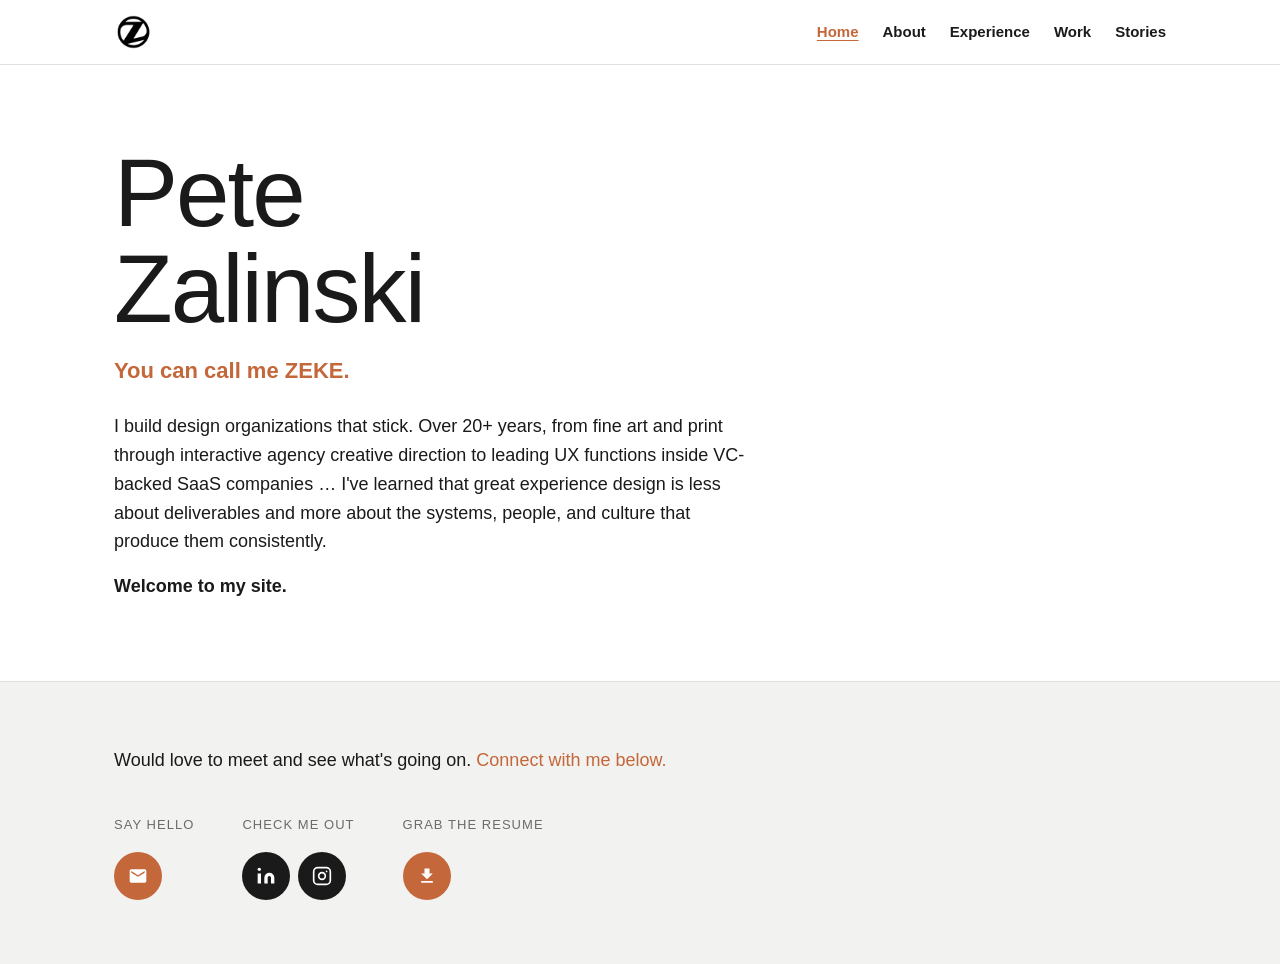
==== index.html @ 3cc55d97 "Design system + Landing page" ====
<!DOCTYPE html>
<html lang="en">
<head>
  <meta charset="UTF-8">
  <meta name="viewport" content="width=device-width, initial-scale=1.0">
  <title>Pete Zalinski — ZEKE</title>
  <link rel="stylesheet" href="css/style.css">
</head>
<body>

  <header class="site-header">
    <nav class="site-nav">
      <a href="index.html" class="nav-logo">
        <img src="images/logo/black-Z.png" alt="Zeke Zalinski" height="40">
      </a>
      <button class="nav-toggle" aria-label="Toggle navigation" aria-expanded="false">
        <span></span><span></span><span></span>
      </button>
      <ul class="nav-links">
        <li><a href="index.html" class="active">Home</a></li>
        <li><a href="about.html">About</a></li>
        <li><a href="experience.html">Experience</a></li>
        <li><a href="work.html">Work</a></li>
        <li><a href="stories.html">Stories</a></li>
      </ul>
    </nav>
  </header>

  <main>
    <section class="hero">
      <div class="container">
        <h1 class="hero-name">Pete<br>Zalinski</h1>
        <p class="hero-subtitle">You can call me ZEKE.</p>
        <div class="hero-body">
          <p>I build design organizations that stick. Over 20+ years, from fine art and print through interactive agency creative direction to leading UX functions inside VC-backed SaaS companies&nbsp;&hellip; I've learned that great experience design is less about deliverables and more about the systems, people, and culture that produce them consistently.</p>
          <p><strong>Welcome to my site.</strong></p>
        </div>
      </div>
    </section>
  </main>

  <footer class="site-footer">
    <div class="container">
      <p class="footer-cta">Would love to meet and see what's going on. <span class="accent">Connect with me below.</span></p>
      <div class="footer-columns">
        <div class="footer-col">
          <span class="footer-label">Say Hello</span>
          <a href="mailto:pzalinski@me.com" class="icon-btn" aria-label="Email">
            <svg width="20" height="20" viewBox="0 0 24 24" fill="white"><path d="M20 4H4c-1.1 0-2 .9-2 2v12c0 1.1.9 2 2 2h16c1.1 0 2-.9 2-2V6c0-1.1-.9-2-2-2zm0 4l-8 5-8-5V6l8 5 8-5v2z"/></svg>
          </a>
        </div>
        <div class="footer-col">
          <span class="footer-label">Check Me Out</span>
          <div class="icon-row">
            <a href="https://linkedin.com/in/pzalinski" class="icon-btn icon-btn--dark" aria-label="LinkedIn" target="_blank" rel="noopener noreferrer">
              <svg width="20" height="20" viewBox="0 0 24 24" fill="white"><path d="M16 8a6 6 0 016 6v7h-4v-7a2 2 0 00-2-2 2 2 0 00-2 2v7h-4v-7a6 6 0 016-6zM2 9h4v12H2z"/><circle cx="4" cy="4" r="2" fill="white"/></svg>
            </a>
            <a href="https://instagram.com/petezal" class="icon-btn icon-btn--dark" aria-label="Instagram" target="_blank" rel="noopener noreferrer">
              <svg width="20" height="20" viewBox="0 0 24 24" fill="none" stroke="white" stroke-width="2"><rect x="2" y="2" width="20" height="20" rx="5"/><circle cx="12" cy="12" r="4"/><circle cx="17.5" cy="6.5" r="1" fill="white" stroke="none"/></svg>
            </a>
          </div>
        </div>
        <div class="footer-col">
          <span class="footer-label">Grab The Resume</span>
          <a href="assets/resume.pdf" class="icon-btn" aria-label="Download Resume" download>
            <svg width="20" height="20" viewBox="0 0 24 24" fill="white"><path d="M19 9h-4V3H9v6H5l7 7 7-7zM5 18v2h14v-2H5z"/></svg>
          </a>
        </div>
      </div>
    </div>
  </footer>

  <script src="js/main.js"></script>
</body>
</html>
---- css/style.css ----
/* ==========================================================================
   Zeke Zalinski Portfolio — Full Design System
   Built from site-spec-v1.md (2026-06-25)
   ========================================================================== */

/* --------------------------------------------------------------------------
   FONT NOTE: Aller font files could not be downloaded automatically
   (Font Squirrel blocked by network proxy). Falling back to system
   sans-serif until fonts are manually installed.
   
   TO INSTALL ALLER:
   1. Download from https://www.fontsquirrel.com/fonts/Aller
   2. Unzip and place these files in the /fonts/ folder:
        fonts/AllerDisplay.woff2  (and .woff)
        fonts/Aller_Bd.woff2      (and .woff)
        fonts/Aller_BdIt.woff2    (and .woff)
        fonts/Aller_Rg.woff2      (and .woff)
        fonts/Aller_It.woff2      (and .woff)
        fonts/Aller_Lt.woff2      (and .woff)
        fonts/Aller_LtIt.woff2    (and .woff)
   3. The @font-face declarations below are ready — just add the files.
   -------------------------------------------------------------------------- */

/* @font-face declarations (ready to activate once font files are in place) */
@font-face {
  font-family: 'AllerDisplay';
  src: url('../fonts/AllerDisplay.woff2') format('woff2'),
       url('../fonts/AllerDisplay.woff') format('woff');
  font-weight: normal;
  font-style: normal;
  font-display: swap;
}

@font-face {
  font-family: 'Aller';
  src: url('../fonts/Aller_Bd.woff2') format('woff2'),
       url('../fonts/Aller_Bd.woff') format('woff');
  font-weight: 700;
  font-style: normal;
  font-display: swap;
}

@font-face {
  font-family: 'Aller';
  src: url('../fonts/Aller_BdIt.woff2') format('woff2'),
       url('../fonts/Aller_BdIt.woff') format('woff');
  font-weight: 700;
  font-style: italic;
  font-display: swap;
}

@font-face {
  font-family: 'Aller';
  src: url('../fonts/Aller_Rg.woff2') format('woff2'),
       url('../fonts/Aller_Rg.woff') format('woff');
  font-weight: 400;
  font-style: normal;
  font-display: swap;
}

@font-face {
  font-family: 'Aller';
  src: url('../fonts/Aller_It.woff2') format('woff2'),
       url('../fonts/Aller_It.woff') format('woff');
  font-weight: 400;
  font-style: italic;
  font-display: swap;
}

@font-face {
  font-family: 'Aller';
  src: url('../fonts/Aller_Lt.woff2') format('woff2'),
       url('../fonts/Aller_Lt.woff') format('woff');
  font-weight: 300;
  font-style: normal;
  font-display: swap;
}

@font-face {
  font-family: 'Aller';
  src: url('../fonts/Aller_LtIt.woff2') format('woff2'),
       url('../fonts/Aller_LtIt.woff') format('woff');
  font-weight: 300;
  font-style: italic;
  font-display: swap;
}

/* ==========================================================================
   CSS CUSTOM PROPERTIES
   ========================================================================== */

:root {
  /* Colors */
  --color-orange:     #C4673A;
  --color-blue:       #6B8FA3;
  --color-text:       #1A1A1A;
  --color-text-light: #6B6B6B;
  --color-bg:         #FFFFFF;
  --color-bg-gray:    #F2F2F0;
  --color-border:     #E0E0DC;

  /* Typography */
  --font-display: 'AllerDisplay', 'Aller', -apple-system, BlinkMacSystemFont, 'Helvetica Neue', Arial, sans-serif;
  --font-base:    'Aller', -apple-system, BlinkMacSystemFont, 'Helvetica Neue', Arial, sans-serif;

  /* Spacing (8px base unit) */
  --space-1:  8px;
  --space-2:  16px;
  --space-3:  24px;
  --space-4:  32px;
  --space-5:  40px;
  --space-6:  48px;
  --space-8:  64px;
  --space-10: 80px;

  /* Layout */
  --container-max:     1100px;
  --container-padding: 24px;

  /* Nav */
  --nav-height: 64px;
}

/* ==========================================================================
   CSS RESET / BASE
   ========================================================================== */

*,
*::before,
*::after {
  box-sizing: border-box;
  margin: 0;
  padding: 0;
}

html {
  font-size: 16px;
  scroll-behavior: smooth;
  -webkit-text-size-adjust: 100%;
}

body {
  font-family: var(--font-base);
  font-weight: 400;
  color: var(--color-text);
  background-color: var(--color-bg);
  line-height: 1.6;
  -webkit-font-smoothing: antialiased;
  -moz-osx-font-smoothing: grayscale;
}

img {
  max-width: 100%;
  height: auto;
  display: block;
}

a {
  color: inherit;
  text-decoration: none;
}

a:hover {
  color: var(--color-orange);
}

ul {
  list-style: none;
}

/* ==========================================================================
   TYPOGRAPHY SCALE (mobile-first)
   ========================================================================== */

.hero-name {
  font-family: var(--font-display);
  font-weight: 400;
  font-size: 64px;
  line-height: 1.0;
  letter-spacing: -0.02em;
  color: var(--color-text);
}

.hero-subtitle {
  font-family: var(--font-base);
  font-weight: 700;
  font-size: 20px;
  color: var(--color-orange);
  margin-top: var(--space-2);
  margin-bottom: var(--space-3);
}

.hero-body {
  font-family: var(--font-base);
  font-weight: 400;
  font-size: 16px;
  line-height: 1.7;
  max-width: 640px;
}

.hero-body p + p {
  margin-top: var(--space-2);
}

h1, .h1 {
  font-family: var(--font-base);
  font-weight: 700;
  font-size: 40px;
  line-height: 1.15;
  letter-spacing: -0.01em;
  color: var(--color-text);
}

h2, .h2 {
  font-family: var(--font-base);
  font-weight: 700;
  font-size: 24px;
  line-height: 1.25;
  color: var(--color-text);
}

h3, .h3 {
  font-family: var(--font-base);
  font-weight: 700;
  font-size: 18px;
  line-height: 1.35;
  color: var(--color-text);
}

p {
  font-size: 16px;
  line-height: 1.6;
}

.caption,
.label {
  font-family: var(--font-base);
  font-weight: 300;
  font-size: 13px;
  letter-spacing: 0.05em;
  color: var(--color-text-light);
}

.accent {
  color: var(--color-orange);
}

/* Desktop type scale */
@media (min-width: 1024px) {
  .hero-name {
    font-size: 96px;
  }

  .hero-subtitle {
    font-size: 22px;
  }

  .hero-body {
    font-size: 18px;
  }

  h1, .h1 {
    font-size: 56px;
  }

  h2, .h2 {
    font-size: 32px;
  }

  p {
    font-size: 18px;
  }
}

/* ==========================================================================
   LAYOUT UTILITIES
   ========================================================================== */

.container {
  width: 100%;
  max-width: var(--container-max);
  margin-left: auto;
  margin-right: auto;
  padding-left: var(--container-padding);
  padding-right: var(--container-padding);
}

.section {
  padding-top: var(--space-6);
  padding-bottom: var(--space-6);
}

@media (min-width: 1024px) {
  .section {
    padding-top: var(--space-10);
    padding-bottom: var(--space-10);
  }
}

/* ==========================================================================
   NAV / HEADER
   ========================================================================== */

.site-header {
  position: sticky;
  top: 0;
  z-index: 100;
  background-color: var(--color-bg);
  border-bottom: 1px solid var(--color-border);
}

.site-nav {
  display: flex;
  align-items: center;
  justify-content: space-between;
  height: var(--nav-height);
  max-width: var(--container-max);
  margin: 0 auto;
  padding: 0 var(--container-padding);
}

/* Logo */
.nav-logo {
  display: flex;
  align-items: center;
  flex-shrink: 0;
}

.nav-logo img {
  height: 40px;
  width: auto;
}

/* Hamburger toggle — visible on mobile only */
.nav-toggle {
  display: flex;
  flex-direction: column;
  justify-content: space-between;
  width: 28px;
  height: 20px;
  background: none;
  border: none;
  cursor: pointer;
  padding: 0;
  min-height: 44px;
  min-width: 44px;
  align-items: center;
  justify-content: center;
  gap: 5px;
}

.nav-toggle span {
  display: block;
  width: 28px;
  height: 2px;
  background-color: var(--color-text);
  border-radius: 2px;
  transition: transform 0.2s ease, opacity 0.2s ease;
  transform-origin: center;
}

/* Hamburger → X when open */
.site-nav.nav-open .nav-toggle span:nth-child(1) {
  transform: translateY(7px) rotate(45deg);
}

.site-nav.nav-open .nav-toggle span:nth-child(2) {
  opacity: 0;
  transform: scaleX(0);
}

.site-nav.nav-open .nav-toggle span:nth-child(3) {
  transform: translateY(-7px) rotate(-45deg);
}

/* Nav links — hidden on mobile by default */
.nav-links {
  display: none;
  flex-direction: column;
  position: absolute;
  top: var(--nav-height);
  left: 0;
  right: 0;
  background-color: var(--color-bg);
  border-bottom: 1px solid var(--color-border);
  padding: var(--space-2) 0;
  z-index: 99;
}

.site-nav.nav-open .nav-links {
  display: flex;
}

.nav-links li a {
  display: flex;
  align-items: center;
  padding: var(--space-2) var(--container-padding);
  font-family: var(--font-base);
  font-weight: 700;
  font-size: 15px;
  color: var(--color-text);
  min-height: 44px;
}

.nav-links li a:hover {
  color: var(--color-orange);
}

.nav-links li a.active {
  color: var(--color-orange);
  text-decoration: underline;
  text-underline-offset: 3px;
}

/* Tablet+ — horizontal nav, hide hamburger */
@media (min-width: 768px) {
  .nav-toggle {
    display: none;
  }

  .nav-links {
    display: flex;
    flex-direction: row;
    position: static;
    border-bottom: none;
    padding: 0;
    gap: var(--space-3);
    align-items: center;
  }

  .nav-links li a {
    padding: 0;
    min-height: auto;
    font-size: 15px;
  }
}

/* ==========================================================================
   HERO SECTION
   ========================================================================== */

.hero {
  padding-top: var(--space-8);
  padding-bottom: var(--space-8);
}

@media (min-width: 1024px) {
  .hero {
    padding-top: var(--space-10);
    padding-bottom: var(--space-10);
  }
}

/* ==========================================================================
   FOOTER / CONTACT BAND
   ========================================================================== */

.site-footer {
  background-color: var(--color-bg-gray);
  border-top: 1px solid var(--color-border);
  padding-top: var(--space-6);
  padding-bottom: var(--space-6);
}

@media (min-width: 1024px) {
  .site-footer {
    padding-top: var(--space-8);
    padding-bottom: var(--space-8);
  }
}

.footer-cta {
  font-family: var(--font-base);
  font-weight: 400;
  font-size: 16px;
  color: var(--color-text);
  margin-bottom: var(--space-4);
}

@media (min-width: 1024px) {
  .footer-cta {
    font-size: 18px;
    margin-bottom: var(--space-5);
  }
}

.footer-columns {
  display: flex;
  flex-direction: column;
  gap: var(--space-4);
}

@media (min-width: 768px) {
  .footer-columns {
    flex-direction: row;
    gap: var(--space-6);
  }
}

.footer-col {
  display: flex;
  flex-direction: column;
  gap: var(--space-2);
}

.footer-label {
  font-family: var(--font-base);
  font-weight: 300;
  font-size: 13px;
  letter-spacing: 0.08em;
  text-transform: uppercase;
  color: var(--color-text-light);
}

/* ==========================================================================
   ICON BUTTONS (circular orange)
   ========================================================================== */

.icon-btn {
  display: inline-flex;
  align-items: center;
  justify-content: center;
  width: 48px;
  height: 48px;
  border-radius: 50%;
  background-color: var(--color-orange);
  color: white;
  text-decoration: none;
  transition: opacity 0.2s ease, transform 0.15s ease;
  flex-shrink: 0;
}

.icon-btn:hover {
  opacity: 0.85;
  transform: scale(1.05);
  color: white;
}

.icon-btn--dark {
  background-color: var(--color-text);
}

.icon-row {
  display: flex;
  gap: var(--space-1);
}

/* ==========================================================================
   MAIN CONTENT AREA
   ========================================================================== */

main {
  min-height: 50vh;
}

/* ==========================================================================
   PLACEHOLDER / DEV NOTES
   ========================================================================== */

.placeholder-note {
  background-color: #f5f5f5;
  border: 1px dashed #b0b0b0;
  border-radius: 4px;
  padding: var(--space-2) var(--space-2);
  color: #555;
  font-size: 14px;
  margin-top: var(--space-2);
}

/* ==========================================================================
   WORK / CARD GRID (used on work.html and stories.html)
   ========================================================================== */

.card-grid {
  display: grid;
  grid-template-columns: 1fr;
  gap: var(--space-4);
  margin-top: var(--space-4);
}

@media (min-width: 768px) {
  .card-grid {
    grid-template-columns: repeat(2, 1fr);
    gap: var(--space-6);
  }
}

@media (min-width: 1024px) {
  .card-grid {
    grid-template-columns: repeat(3, 1fr);
  }
}

.card {
  border: 1px solid var(--color-border);
  border-radius: 8px;
  padding: var(--space-3);
  background-color: var(--color-bg);
}

.card h2 {
  margin-bottom: var(--space-1);
}

.card p {
  color: var(--color-text-light);
  font-size: 15px;
}

.card a {
  color: var(--color-orange);
  font-weight: 700;
}

.card a:hover {
  text-decoration: underline;
  color: var(--color-orange);
}

/* ==========================================================================
   EXPERIENCE TIMELINE
   ========================================================================== */

.timeline-entry {
  display: flex;
  flex-direction: column;
  gap: var(--space-2);
  padding: var(--space-4) 0;
  border-bottom: 1px solid var(--color-border);
}

.timeline-entry:first-child {
  padding-top: 0;
}

.timeline-entry:last-child {
  border-bottom: none;
}

.timeline-dates {
  font-family: var(--font-base);
  font-weight: 300;
  font-size: 14px;
  color: var(--color-orange);
  letter-spacing: 0.02em;
}

@media (min-width: 768px) {
  .timeline-entry {
    flex-direction: row;
    gap: var(--space-4);
    align-items: flex-start;
  }

  .timeline-logo {
    flex-shrink: 0;
    width: 120px;
    text-align: right;
  }

  .timeline-content {
    flex: 1;
  }
}

@media (min-width: 1024px) {
  .timeline-logo {
    width: 180px;
  }
}

/* ==========================================================================
   IMAGE GRID (work pages)
   ========================================================================== */

.image-grid {
  display: grid;
  grid-template-columns: 1fr;
  gap: var(--space-2);
  margin-top: var(--space-3);
}

@media (min-width: 768px) {
  .image-grid {
    grid-template-columns: repeat(2, 1fr);
  }
}

@media (min-width: 1024px) {
  .image-grid {
    grid-template-columns: repeat(3, 1fr);
    gap: var(--space-3);
  }
}

.image-cell {
  background-color: var(--color-bg-gray);
  border-radius: 8px;
  overflow: hidden;
}

.image-cell img {
  width: 100%;
  height: auto;
  display: block;
  transition: opacity 0.2s ease;
}

.image-cell:hover img {
  opacity: 0.9;
}

/* ==========================================================================
   STORIES / ARTICLE CARDS
   ========================================================================== */

.story-card {
  border: 1px solid var(--color-border);
  border-radius: 8px;
  overflow: hidden;
  background-color: var(--color-bg);
}

.story-card-img {
  aspect-ratio: 16 / 9;
  background-color: var(--color-bg-gray);
  overflow: hidden;
}

.story-card-img img {
  width: 100%;
  height: 100%;
  object-fit: cover;
}

.story-card-body {
  padding: var(--space-3);
}

.story-card-body h2 {
  font-size: 20px;
  margin-bottom: var(--space-1);
}

.story-card-body p {
  font-size: 15px;
  color: var(--color-text-light);
  margin-bottom: var(--space-2);
}

.story-card-body a.read-more {
  color: var(--color-orange);
  font-weight: 700;
  font-size: 15px;
}

.story-card-body a.read-more:hover {
  text-decoration: underline;
}

.story-card--coming-soon .story-card-img {
  display: flex;
  align-items: center;
  justify-content: center;
  color: var(--color-text-light);
  font-size: 14px;
  letter-spacing: 0.05em;
  text-transform: uppercase;
}

/* ==========================================================================
   PAGE-LEVEL PADDING (replaces old "main" padding)
   ========================================================================== */

.page-content {
  padding-top: var(--space-6);
  padding-bottom: var(--space-6);
}

@media (min-width: 1024px) {
  .page-content {
    padding-top: var(--space-8);
    padding-bottom: var(--space-8);
  }
}
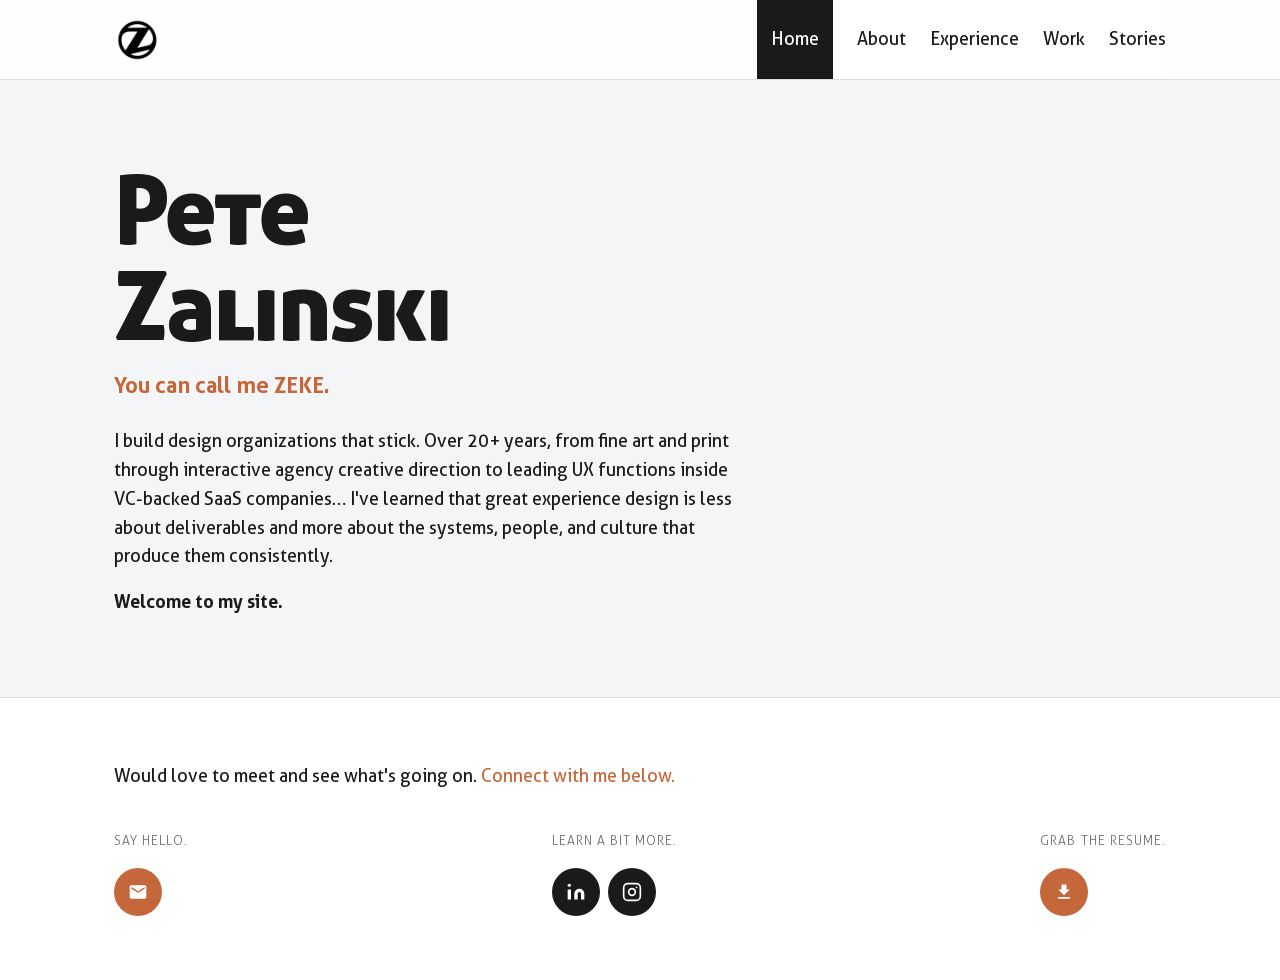
==== commit 27f248c8: "Footer: label text, orange icons, space-between layout" ====
--- a/index.html
+++ b/index.html
@@ -44,13 +44,13 @@
       <p class="footer-cta">Would love to meet and see what's going on. <span class="accent">Connect with me below.</span></p>
       <div class="footer-columns">
         <div class="footer-col">
-          <span class="footer-label">Say Hello</span>
-          <a href="mailto:pzalinski@me.com" class="icon-btn" aria-label="Email">
+          <span class="footer-label">Say hello.</span>
+          <a href="mailto:pzalinski@me.com" class="icon-btn icon-btn--orange" aria-label="Email">
             <svg width="20" height="20" viewBox="0 0 24 24" fill="white"><path d="M20 4H4c-1.1 0-2 .9-2 2v12c0 1.1.9 2 2 2h16c1.1 0 2-.9 2-2V6c0-1.1-.9-2-2-2zm0 4l-8 5-8-5V6l8 5 8-5v2z"/></svg>
           </a>
         </div>
         <div class="footer-col">
-          <span class="footer-label">Check Me Out</span>
+          <span class="footer-label">Learn a bit more.</span>
           <div class="icon-row">
             <a href="https://linkedin.com/in/pzalinski" class="icon-btn icon-btn--dark" aria-label="LinkedIn" target="_blank" rel="noopener noreferrer">
               <svg width="20" height="20" viewBox="0 0 24 24" fill="white"><path d="M16 8a6 6 0 016 6v7h-4v-7a2 2 0 00-2-2 2 2 0 00-2 2v7h-4v-7a6 6 0 016-6zM2 9h4v12H2z"/><circle cx="4" cy="4" r="2" fill="white"/></svg>
@@ -61,8 +61,8 @@
           </div>
         </div>
         <div class="footer-col">
-          <span class="footer-label">Grab The Resume</span>
-          <a href="assets/resume.pdf" class="icon-btn" aria-label="Download Resume" download>
+          <span class="footer-label">Grab the resume.</span>
+          <a href="assets/resume.pdf" class="icon-btn icon-btn--orange" aria-label="Download Resume" download>
             <svg width="20" height="20" viewBox="0 0 24 24" fill="white"><path d="M19 9h-4V3H9v6H5l7 7 7-7zM5 18v2h14v-2H5z"/></svg>
           </a>
         </div>
--- a/css/style.css
+++ b/css/style.css
@@ -21,11 +21,10 @@
    3. The @font-face declarations below are ready — just add the files.
    -------------------------------------------------------------------------- */
 
-/* @font-face declarations (ready to activate once font files are in place) */
+/* @font-face declarations — using TTF files (installed 2026-06-25) */
 @font-face {
   font-family: 'AllerDisplay';
-  src: url('../fonts/AllerDisplay.woff2') format('woff2'),
-       url('../fonts/AllerDisplay.woff') format('woff');
+  src: url('../fonts/AllerDisplay.ttf') format('truetype');
   font-weight: normal;
   font-style: normal;
   font-display: swap;
@@ -33,8 +32,7 @@
 
 @font-face {
   font-family: 'Aller';
-  src: url('../fonts/Aller_Bd.woff2') format('woff2'),
-       url('../fonts/Aller_Bd.woff') format('woff');
+  src: url('../fonts/Aller_Bd.ttf') format('truetype');
   font-weight: 700;
   font-style: normal;
   font-display: swap;
@@ -42,8 +40,7 @@
 
 @font-face {
   font-family: 'Aller';
-  src: url('../fonts/Aller_BdIt.woff2') format('woff2'),
-       url('../fonts/Aller_BdIt.woff') format('woff');
+  src: url('../fonts/Aller_BdIt.ttf') format('truetype');
   font-weight: 700;
   font-style: italic;
   font-display: swap;
@@ -51,8 +48,7 @@
 
 @font-face {
   font-family: 'Aller';
-  src: url('../fonts/Aller_Rg.woff2') format('woff2'),
-       url('../fonts/Aller_Rg.woff') format('woff');
+  src: url('../fonts/Aller_Rg.ttf') format('truetype');
   font-weight: 400;
   font-style: normal;
   font-display: swap;
@@ -60,8 +56,7 @@
 
 @font-face {
   font-family: 'Aller';
-  src: url('../fonts/Aller_It.woff2') format('woff2'),
-       url('../fonts/Aller_It.woff') format('woff');
+  src: url('../fonts/Aller_It.ttf') format('truetype');
   font-weight: 400;
   font-style: italic;
   font-display: swap;
@@ -69,8 +64,7 @@
 
 @font-face {
   font-family: 'Aller';
-  src: url('../fonts/Aller_Lt.woff2') format('woff2'),
-       url('../fonts/Aller_Lt.woff') format('woff');
+  src: url('../fonts/Aller_Lt.ttf') format('truetype');
   font-weight: 300;
   font-style: normal;
   font-display: swap;
@@ -78,8 +72,7 @@
 
 @font-face {
   font-family: 'Aller';
-  src: url('../fonts/Aller_LtIt.woff2') format('woff2'),
-       url('../fonts/Aller_LtIt.woff') format('woff');
+  src: url('../fonts/Aller_LtIt.ttf') format('truetype');
   font-weight: 300;
   font-style: italic;
   font-display: swap;
@@ -118,7 +111,7 @@
   --container-padding: 24px;
 
   /* Nav */
-  --nav-height: 64px;
+  --nav-height: 79px;
 }
 
 /* ==========================================================================
@@ -143,7 +136,10 @@
   font-family: var(--font-base);
   font-weight: 400;
   color: var(--color-text);
-  background-color: var(--color-bg);
+  background-color: #F4F5F6;
+  display: flex;
+  flex-direction: column;
+  min-height: 100vh;
   line-height: 1.6;
   -webkit-font-smoothing: antialiased;
   -moz-osx-font-smoothing: grayscale;
@@ -204,11 +200,23 @@
 
 h1, .h1 {
   font-family: var(--font-base);
-  font-weight: 700;
-  font-size: 40px;
-  line-height: 1.15;
-  letter-spacing: -0.01em;
-  color: var(--color-text);
+  font-weight: 300;
+  font-size: 56px;
+  line-height: 1.05;
+  letter-spacing: -0.02em;
+  color: var(--color-text);
+}
+
+@media (min-width: 768px) {
+  h1, .h1 {
+    font-size: 80px;
+  }
+}
+
+@media (min-width: 1024px) {
+  h1, .h1 {
+    font-size: 120px;
+  }
 }
 
 h2, .h2 {
@@ -305,7 +313,9 @@
   position: sticky;
   top: 0;
   z-index: 100;
-  background-color: var(--color-bg);
+  background-color: rgba(255, 255, 255, 0.88);
+  backdrop-filter: blur(10px);
+  -webkit-backdrop-filter: blur(10px);
   border-bottom: 1px solid var(--color-border);
 }
 
@@ -327,7 +337,7 @@
 }
 
 .nav-logo img {
-  height: 40px;
+  height: 48px;
   width: auto;
 }
 
@@ -396,8 +406,8 @@
   align-items: center;
   padding: var(--space-2) var(--container-padding);
   font-family: var(--font-base);
-  font-weight: 700;
-  font-size: 15px;
+  font-weight: 400;
+  font-size: 18px;
   color: var(--color-text);
   min-height: 44px;
 }
@@ -407,9 +417,10 @@
 }
 
 .nav-links li a.active {
-  color: var(--color-orange);
-  text-decoration: underline;
-  text-underline-offset: 3px;
+  background-color: var(--color-text);
+  color: #FFFFFF;
+  padding: 6px 14px;
+  border-radius: 4px;
 }
 
 /* Tablet+ — horizontal nav, hide hamburger */
@@ -425,13 +436,28 @@
     border-bottom: none;
     padding: 0;
     gap: var(--space-3);
+    align-items: stretch;
+    align-self: stretch; /* stretch to full nav height so active item can fill edge-to-edge */
+  }
+
+  .nav-links li {
+    display: flex;
     align-items: center;
   }
 
   .nav-links li a {
     padding: 0;
     min-height: auto;
-    font-size: 15px;
+    font-size: 18px;
+  }
+
+  .nav-links li a.active {
+    align-self: stretch;
+    margin: 0;
+    padding: 0 14px;
+    border-radius: 0; /* sharp rectangle, full nav height */
+    display: flex;
+    align-items: center;
   }
 }
 
@@ -456,7 +482,7 @@
    ========================================================================== */
 
 .site-footer {
-  background-color: var(--color-bg-gray);
+  background-color: #FFFFFF;
   border-top: 1px solid var(--color-border);
   padding-top: var(--space-6);
   padding-bottom: var(--space-6);
@@ -494,6 +520,7 @@
   .footer-columns {
     flex-direction: row;
     gap: var(--space-6);
+    justify-content: space-between;
   }
 }
 
@@ -523,7 +550,7 @@
   width: 48px;
   height: 48px;
   border-radius: 50%;
-  background-color: var(--color-orange);
+  background-color: var(--color-text);
   color: white;
   text-decoration: none;
   transition: opacity 0.2s ease, transform 0.15s ease;
@@ -540,6 +567,10 @@
   background-color: var(--color-text);
 }
 
+.icon-btn--orange {
+  background-color: var(--color-orange);
+}
+
 .icon-row {
   display: flex;
   gap: var(--space-1);
@@ -550,7 +581,7 @@
    ========================================================================== */
 
 main {
-  min-height: 50vh;
+  flex: 1;
 }
 
 /* ==========================================================================
@@ -625,47 +656,48 @@
   display: flex;
   flex-direction: column;
   gap: var(--space-2);
-  padding: var(--space-4) 0;
-  border-bottom: 1px solid var(--color-border);
+  padding: calc(var(--space-5) + 30px) 0;
+}
+
+.timeline-content p,
+.timeline-bullets {
+  max-width: 600px;
 }
 
 .timeline-entry:first-child {
-  padding-top: 0;
-}
-
-.timeline-entry:last-child {
-  border-bottom: none;
+  padding-top: var(--space-4);
 }
 
 .timeline-dates {
   font-family: var(--font-base);
-  font-weight: 300;
+  font-weight: 400;
   font-size: 14px;
-  color: var(--color-orange);
+  color: var(--color-text);
   letter-spacing: 0.02em;
 }
 
 @media (min-width: 768px) {
   .timeline-entry {
     flex-direction: row;
-    gap: var(--space-4);
+    gap: var(--space-8);
     align-items: flex-start;
   }
 
   .timeline-logo {
     flex-shrink: 0;
-    width: 120px;
+    width: 170px;
     text-align: right;
   }
 
   .timeline-content {
     flex: 1;
+    max-width: 650px;
   }
 }
 
 @media (min-width: 1024px) {
   .timeline-logo {
-    width: 180px;
+    width: 230px;
   }
 }
 
@@ -783,3 +815,357 @@
     padding-bottom: var(--space-8);
   }
 }
+
+/* ==========================================================================
+   Experience page
+   ========================================================================== */
+
+/* Page header — shared section at the top of inner pages */
+.page-header {
+  padding-top: var(--space-7);
+  padding-bottom: var(--space-5);
+  text-align: left;
+}
+
+@media (min-width: 1024px) {
+  .page-header {
+    padding-top: var(--space-8);
+    padding-bottom: var(--space-5);
+  }
+}
+
+/* Title + dates row inside each timeline entry */
+.timeline-meta {
+  display: flex;
+  flex-direction: column;
+  gap: var(--space-1);
+  margin-bottom: var(--space-2);
+}
+
+@media (min-width: 768px) {
+  .timeline-meta {
+    flex-direction: row;
+    align-items: baseline;
+    justify-content: flex-start;
+    flex-wrap: wrap;
+    gap: 0;
+  }
+}
+
+.timeline-title {
+  font-family: var(--font-base);
+  font-weight: 700;
+  font-size: 20px;
+  color: var(--color-orange);
+  line-height: 1.3;
+}
+
+.timeline-title::after {
+  content: "\00a0\00a0\005C\00a0\00a0";
+  font-weight: 300;
+  color: var(--color-text-light);
+}
+
+.timeline-dates {
+  font-family: var(--font-base);
+  font-weight: 400;
+  font-size: 14px;
+  color: var(--color-text);
+  letter-spacing: 0.02em;
+}
+
+/* Logo images — constrain and contain within their column */
+.timeline-logo img {
+  max-width: 100%;
+  height: auto;
+  object-fit: contain;
+}
+
+/* Z mark is square/icon-style — cap it smaller than the other logos */
+.timeline-logo img[src*="z-mark"] {
+  max-width: 80px;
+}
+
+/* Mobile: logo sits above content at 120px wide, left-aligned */
+.timeline-logo {
+  max-width: 120px;
+}
+
+/* Tablet+: logo column is already 120px wide (set in base),
+   grows to 180px on 1024px+ (set in base). Vertically center the logo. */
+@media (min-width: 768px) {
+  .timeline-entry {
+    align-items: center;
+  }
+
+  .timeline-logo {
+    max-width: 100%; /* fill the fixed-width column set by the base rule */
+    display: flex;
+    align-items: center;
+    justify-content: flex-end; /* right-align logo toward content */
+  }
+}
+
+/* Bulleted list inside timeline entries */
+.timeline-bullets {
+  list-style: disc;
+  padding-left: var(--space-3);
+  margin-top: var(--space-2);
+  display: flex;
+  flex-direction: column;
+  gap: var(--space-1);
+}
+
+.timeline-bullets li {
+  font-size: 16px;
+  line-height: 1.6;
+  color: var(--color-text);
+}
+
+@media (min-width: 1024px) {
+  .timeline-bullets li {
+    font-size: 18px;
+  }
+}
+
+/* ==========================================================================
+   ABOUT PAGE
+   ========================================================================== */
+
+/* ── Hero band: headline left, photo right ─────────────────────── */
+
+.about-hero-band {
+  padding-top: var(--space-7);
+  padding-bottom: var(--space-6);
+}
+
+.about-hero-inner {
+  display: flex;
+  flex-direction: column;
+  gap: var(--space-6);
+}
+
+@media (min-width: 768px) {
+  .about-hero-inner {
+    flex-direction: row;
+    align-items: flex-start;
+    gap: var(--space-8);
+  }
+}
+
+/* Left: headline + subhead */
+.about-hero-text {
+  flex: 0 0 auto;
+}
+
+@media (min-width: 768px) {
+  .about-hero-text {
+    flex: 0 0 280px;
+    padding-top: var(--space-3);
+  }
+}
+
+@media (min-width: 1024px) {
+  .about-hero-text {
+    flex: 0 0 320px;
+  }
+}
+
+.about-headline {
+  font-family: var(--font-base);
+  font-weight: 300;
+  font-size: 38px;
+  line-height: 1.15;
+  color: var(--color-text);
+  margin-bottom: var(--space-3);
+}
+
+.about-subhead {
+  font-family: var(--font-base);
+  font-weight: 300;
+  font-size: 16px;
+  color: var(--color-text-light);
+  line-height: 1.5;
+}
+
+/* Right: rotating photo in a card */
+.about-hero-photo {
+  flex: 1;
+  display: flex;
+  flex-direction: column;
+  align-items: center;
+  gap: var(--space-3);
+}
+
+.about-photo-card {
+  width: 100%;
+  border-radius: 12px;
+  overflow: hidden;
+  border: 1px solid var(--color-border);
+  background-color: var(--color-bg-gray);
+}
+
+.about-hero-images {
+  position: relative;
+  width: 100%;
+  height: 300px;
+}
+
+@media (min-width: 480px) {
+  .about-hero-images {
+    height: 380px;
+  }
+}
+
+@media (min-width: 768px) {
+  .about-hero-images {
+    height: 420px;
+  }
+}
+
+.about-hero-img {
+  position: absolute;
+  inset: 0;
+  width: 100%;
+  height: 100%;
+  object-fit: cover;
+  object-position: center top;
+  opacity: 0;
+  transition: opacity 0.8s ease;
+}
+
+.about-hero-img.active {
+  opacity: 1;
+}
+
+/* Dots below card */
+.about-hero-dots {
+  display: flex;
+  gap: var(--space-1);
+}
+
+.about-dot {
+  width: 8px;
+  height: 8px;
+  border-radius: 50%;
+  background-color: var(--color-border);
+  transition: background-color 0.3s ease;
+}
+
+.about-dot.active {
+  background-color: var(--color-text);
+}
+
+/* ── Content sections: title left, copy right ──────────────────── */
+
+.about-sections {
+  padding-bottom: var(--space-8);
+}
+
+.about-section {
+  display: flex;
+  flex-direction: column;
+  gap: var(--space-3);
+  padding: calc(var(--space-5) + 20px) 0;
+  border-top: 1px solid var(--color-border);
+}
+
+.about-section--last {
+  padding-bottom: 0;
+}
+
+@media (min-width: 768px) {
+  .about-section {
+    flex-direction: row;
+    gap: var(--space-8);
+    align-items: flex-start;
+  }
+}
+
+.about-section-title {
+  font-family: var(--font-base);
+  font-weight: 700;
+  font-size: 20px;
+  color: var(--color-orange);
+  flex-shrink: 0;
+}
+
+@media (min-width: 768px) {
+  .about-section-title {
+    width: 230px;
+    text-align: right;
+  }
+}
+
+@media (min-width: 1024px) {
+  .about-section-title {
+    width: 270px;
+  }
+}
+
+.about-section-body {
+  flex: 1;
+  max-width: 650px;
+  display: flex;
+  flex-direction: column;
+  gap: var(--space-3);
+}
+
+.about-section-body p {
+  font-size: 16px;
+  line-height: 1.75;
+  color: var(--color-text);
+}
+
+@media (min-width: 768px) {
+  .about-section-body p {
+    font-size: 17px;
+  }
+}
+
+/* Closing tagline inside last section */
+.about-closing-tagline {
+  font-family: var(--font-display);
+  font-size: 22px;
+  line-height: 1.4;
+  color: var(--color-text);
+  padding-top: var(--space-2);
+}
+
+/* Location + Instagram row */
+.about-meta {
+  display: flex;
+  flex-direction: column;
+  gap: var(--space-2);
+  padding-top: var(--space-4);
+  border-top: 1px solid var(--color-border);
+}
+
+@media (min-width: 480px) {
+  .about-meta {
+    flex-direction: row;
+    align-items: center;
+    gap: var(--space-4);
+  }
+}
+
+.about-location {
+  font-family: var(--font-base);
+  font-weight: 300;
+  font-size: 13px;
+  letter-spacing: 0.06em;
+  color: var(--color-text-light);
+  text-transform: uppercase;
+}
+
+.about-instagram {
+  font-family: var(--font-base);
+  font-weight: 400;
+  font-size: 14px;
+  color: var(--color-orange);
+  text-decoration: none;
+}
+
+.about-instagram:hover {
+  text-decoration: underline;
+}
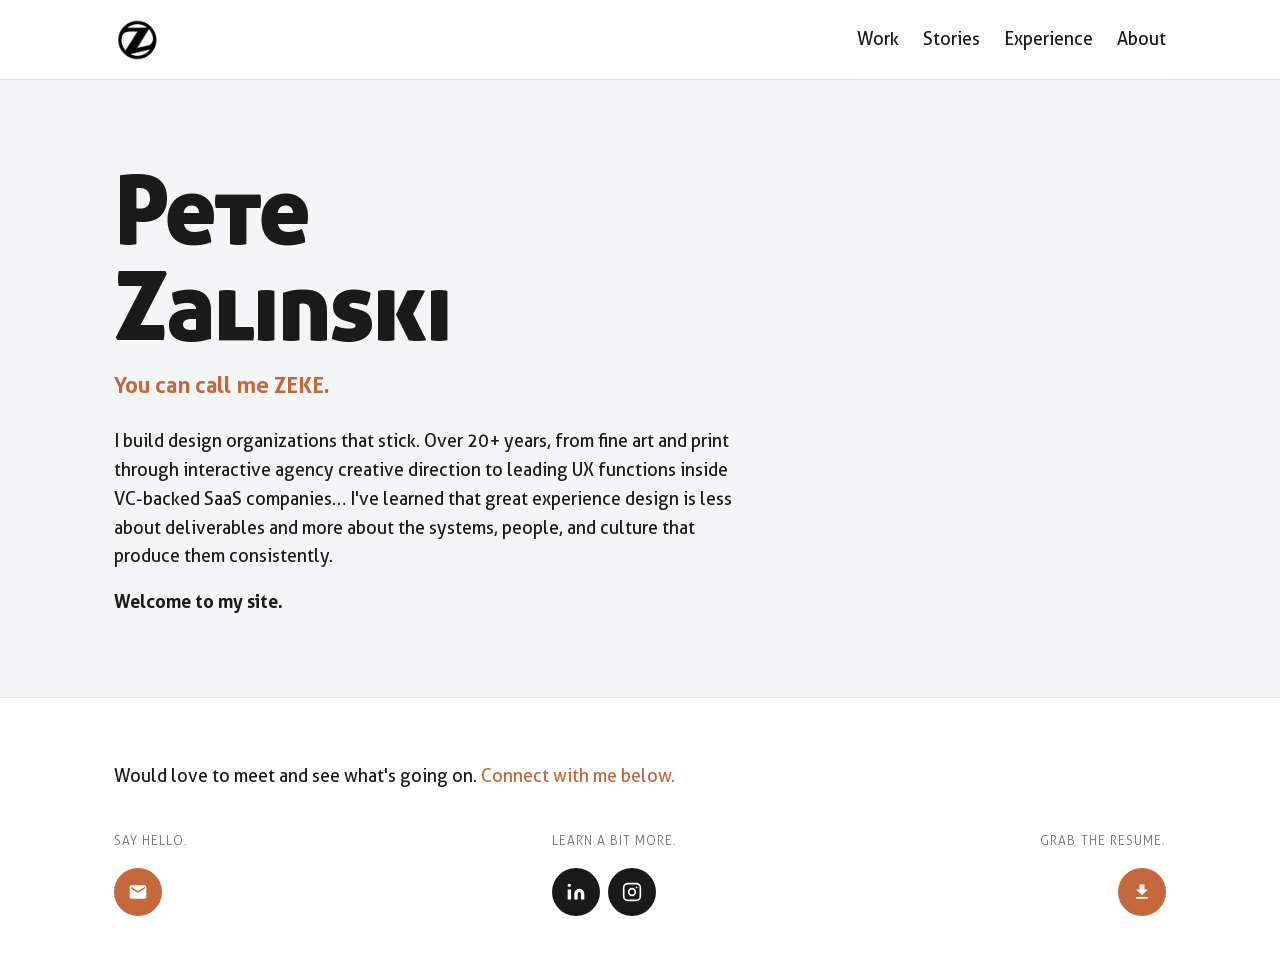
==== commit e2b2f4c7: "Update global nav: remove Home, reorder Work / Stories / Experience / About" ====
--- a/index.html
+++ b/index.html
@@ -17,11 +17,10 @@
         <span></span><span></span><span></span>
       </button>
       <ul class="nav-links">
-        <li><a href="index.html" class="active">Home</a></li>
-        <li><a href="about.html">About</a></li>
-        <li><a href="experience.html">Experience</a></li>
         <li><a href="work.html">Work</a></li>
         <li><a href="stories.html">Stories</a></li>
+        <li><a href="experience.html">Experience</a></li>
+        <li><a href="about.html">About</a></li>
       </ul>
     </nav>
   </header>
--- a/css/style.css
+++ b/css/style.css
@@ -103,6 +103,7 @@
   --space-4:  32px;
   --space-5:  40px;
   --space-6:  48px;
+  --space-7:  56px;
   --space-8:  64px;
   --space-10: 80px;
 
@@ -522,6 +523,11 @@
     gap: var(--space-6);
     justify-content: space-between;
   }
+
+  .footer-col:last-child {
+    align-items: flex-end;
+    text-align: right;
+  }
 }
 
 .footer-col {
@@ -599,6 +605,16 @@
 }
 
 /* ==========================================================================
+   CONTENT SECTION — shared border-top + padding for Work, Stories, etc.
+   Matches the about-section / timeline-entry rhythm.
+   ========================================================================== */
+
+.content-section {
+  padding: calc(var(--space-5) + 20px) 0;
+  border-top: 1px solid var(--color-border);
+}
+
+/* ==========================================================================
    WORK / CARD GRID (used on work.html and stories.html)
    ========================================================================== */
 
@@ -656,17 +672,13 @@
   display: flex;
   flex-direction: column;
   gap: var(--space-2);
-  padding: calc(var(--space-5) + 30px) 0;
-}
-
-.timeline-content p,
-.timeline-bullets {
-  max-width: 600px;
-}
-
-.timeline-entry:first-child {
-  padding-top: var(--space-4);
-}
+  padding: calc(var(--space-5) + 20px) 0;
+  border-top: 1px solid var(--color-border);
+}
+
+/* max-width on timeline content is handled by the .timeline-content container (650px) */
+
+/* first timeline entry intentionally inherits the same 60px padding as subsequent entries */
 
 .timeline-dates {
   font-family: var(--font-base);
@@ -685,7 +697,7 @@
 
   .timeline-logo {
     flex-shrink: 0;
-    width: 170px;
+    width: 230px;
     text-align: right;
   }
 
@@ -697,7 +709,7 @@
 
 @media (min-width: 1024px) {
   .timeline-logo {
-    width: 230px;
+    width: 270px;
   }
 }
 
@@ -886,6 +898,39 @@
   max-width: 80px;
 }
 
+/* ==========================================================================
+   TOOLS ICONS SECTION — bottom of Experience page
+   ========================================================================== */
+
+.tools-icons {
+  padding-top: var(--space-5);
+  padding-bottom: var(--space-6);
+}
+
+.tools-icons .section-rule {
+  border: none;
+  border-top: 1px solid var(--color-border);
+  margin: 0 0 var(--space-5) 0;
+}
+
+.tools-icons .footer-cta {
+  margin-bottom: var(--space-4);
+}
+
+.tools-icon-row {
+  display: flex;
+  flex-wrap: wrap;
+  gap: 16px;
+  align-items: center;
+}
+
+.tools-icon-row img {
+  width: 50px;
+  height: 50px;
+  object-fit: contain;
+  display: block;
+}
+
 /* Mobile: logo sits above content at 120px wide, left-aligned */
 .timeline-logo {
   max-width: 120px;
@@ -906,6 +951,25 @@
   }
 }
 
+/* Timeline body copy — match About page font sizing, line-height, and paragraph gap */
+.timeline-content {
+  display: flex;
+  flex-direction: column;
+  gap: var(--space-3);
+}
+
+.timeline-content p {
+  font-size: 16px;
+  line-height: 1.75;
+  color: var(--color-text);
+}
+
+@media (min-width: 768px) {
+  .timeline-content p {
+    font-size: 17px;
+  }
+}
+
 /* Bulleted list inside timeline entries */
 .timeline-bullets {
   list-style: disc;
@@ -918,13 +982,13 @@
 
 .timeline-bullets li {
   font-size: 16px;
-  line-height: 1.6;
-  color: var(--color-text);
-}
-
-@media (min-width: 1024px) {
+  line-height: 1.75;
+  color: var(--color-text);
+}
+
+@media (min-width: 768px) {
   .timeline-bullets li {
-    font-size: 18px;
+    font-size: 17px;
   }
 }
 
@@ -1169,3 +1233,92 @@
 .about-instagram:hover {
   text-decoration: underline;
 }
+
+/* ==========================================================================
+   WORK SUB-PAGES — project card hybrid layout
+   ========================================================================== */
+
+/* Application project logo — transparent PNG, fixed height */
+.project-logo {
+  height: 48px;
+  width: auto;
+  display: block;
+  margin-bottom: var(--space-2);
+}
+
+/* Project title — orange, reuses timeline-title weight/size without the separator */
+.work-project-title {
+  font-family: var(--font-base);
+  font-weight: 700;
+  font-size: 20px;
+  color: var(--color-orange);
+  line-height: 1.3;
+  margin-bottom: var(--space-2);
+}
+
+.work-project-desc {
+  max-width: 720px;
+  font-size: 16px;
+  line-height: 1.75;
+  color: var(--color-text);
+  margin-bottom: var(--space-3);
+}
+
+@media (min-width: 768px) {
+  .work-project-desc {
+    font-size: 17px;
+  }
+}
+
+/* Images beyond the first 3 — hidden until expanded */
+.image-cell.more-img {
+  display: none;
+}
+
+.content-section.is-expanded .image-cell.more-img {
+  display: block;
+}
+
+/* More / Less toggle button */
+.project-more-btn {
+  display: inline-flex;
+  align-items: center;
+  gap: 4px;
+  background: none;
+  border: none;
+  cursor: pointer;
+  color: var(--color-orange);
+  font-family: var(--font-base);
+  font-weight: 700;
+  font-size: 15px;
+  padding: 0;
+  margin-top: var(--space-2);
+}
+
+.project-more-btn:hover {
+  text-decoration: underline;
+  color: var(--color-orange);
+}
+
+.project-more-btn .more-icon {
+  transition: transform 0.2s ease;
+}
+
+.content-section.is-expanded .project-more-btn .more-icon {
+  transform: rotate(180deg);
+}
+
+/* Empty image cell — holds shape until real images are dropped in */
+.image-cell--empty {
+  aspect-ratio: 4 / 3;
+  display: flex;
+  align-items: center;
+  justify-content: center;
+}
+
+.image-cell--empty-label {
+  font-size: 12px;
+  letter-spacing: 0.06em;
+  text-transform: uppercase;
+  color: var(--color-text-light);
+}
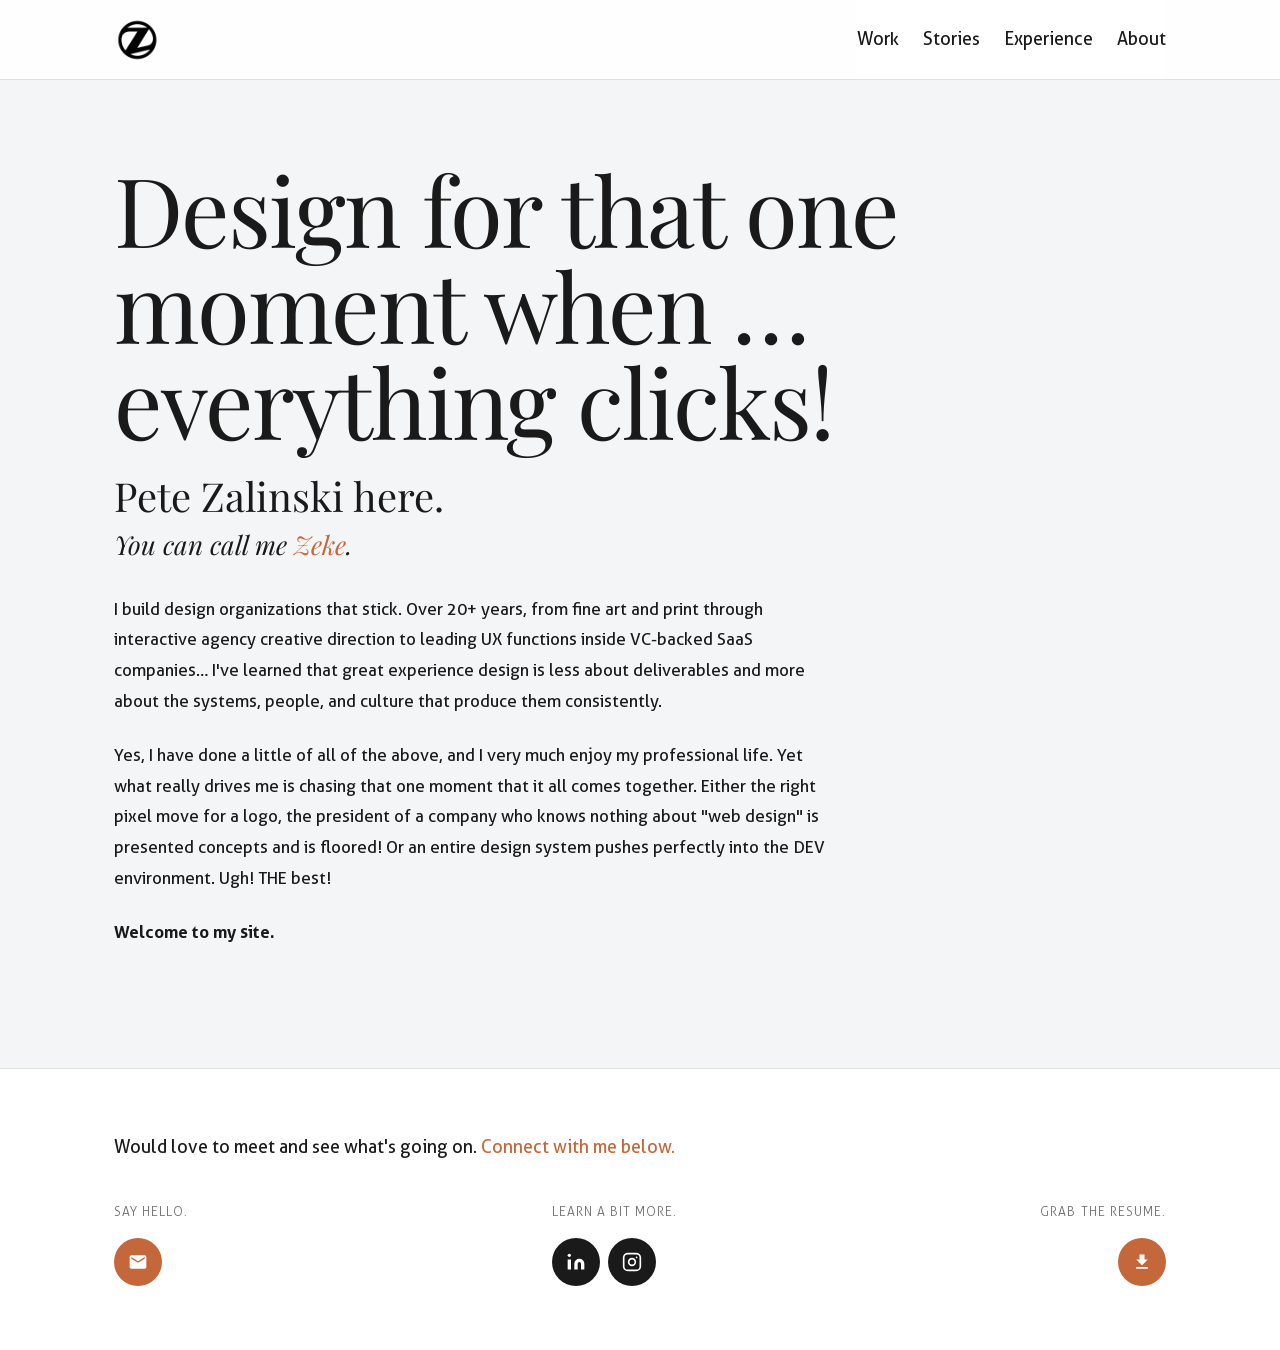
==== commit 608ebfa1: "Homepage: new hero copy and heading hierarchy (h1/h2/h3), reuse story-body for paragraphs" ====
--- a/index.html
+++ b/index.html
@@ -28,10 +28,12 @@
   <main>
     <section class="hero">
       <div class="container">
-        <h1 class="hero-name">Pete<br>Zalinski</h1>
-        <p class="hero-subtitle">You can call me ZEKE.</p>
-        <div class="hero-body">
+        <h1 class="hero-headline">Design for that one moment when&nbsp;&hellip; everything clicks!</h1>
+        <h2 class="hero-greeting">Pete Zalinski here.</h2>
+        <h3 class="hero-tagline">You can call me <span class="accent">Zeke</span>.</h3>
+        <div class="story-body">
           <p>I build design organizations that stick. Over 20+ years, from fine art and print through interactive agency creative direction to leading UX functions inside VC-backed SaaS companies&nbsp;&hellip; I've learned that great experience design is less about deliverables and more about the systems, people, and culture that produce them consistently.</p>
+          <p>Yes, I have done a little of all of the above, and I very much enjoy my professional life. Yet what really drives me is chasing that one moment that it all comes together. Either the right pixel move for a logo, the president of a company who knows nothing about "web design" is presented concepts and is floored! Or an entire design system pushes perfectly into the DEV environment. Ugh! THE best!</p>
           <p><strong>Welcome to my site.</strong></p>
         </div>
       </div>
--- a/css/style.css
+++ b/css/style.css
@@ -2,6 +2,8 @@
    Zeke Zalinski Portfolio — Full Design System
    Built from site-spec-v1.md (2026-06-25)
    ========================================================================== */
+
+@import url('https://fonts.googleapis.com/css2?family=Playfair+Display:ital,wght@0,400;0,700;1,400;1,700&display=swap');
 
 /* --------------------------------------------------------------------------
    FONT NOTE: Aller font files could not be downloaded automatically
@@ -93,7 +95,7 @@
   --color-border:     #E0E0DC;
 
   /* Typography */
-  --font-display: 'AllerDisplay', 'Aller', -apple-system, BlinkMacSystemFont, 'Helvetica Neue', Arial, sans-serif;
+  --font-display: 'Playfair Display', Georgia, serif;
   --font-base:    'Aller', -apple-system, BlinkMacSystemFont, 'Helvetica Neue', Arial, sans-serif;
 
   /* Spacing (8px base unit) */
@@ -169,7 +171,7 @@
    TYPOGRAPHY SCALE (mobile-first)
    ========================================================================== */
 
-.hero-name {
+.hero-headline {
   font-family: var(--font-display);
   font-weight: 400;
   font-size: 64px;
@@ -178,30 +180,29 @@
   color: var(--color-text);
 }
 
-.hero-subtitle {
-  font-family: var(--font-base);
-  font-weight: 700;
-  font-size: 20px;
-  color: var(--color-orange);
-  margin-top: var(--space-2);
-  margin-bottom: var(--space-3);
-}
-
-.hero-body {
-  font-family: var(--font-base);
+.hero-greeting {
+  font-family: var(--font-display);
   font-weight: 400;
-  font-size: 16px;
-  line-height: 1.7;
-  max-width: 640px;
-}
-
-.hero-body p + p {
-  margin-top: var(--space-2);
+  font-size: 32px;
+  line-height: 1.2;
+  color: var(--color-text);
+  margin-top: var(--space-3);
+}
+
+.hero-tagline {
+  font-family: var(--font-display);
+  font-style: italic;
+  font-weight: 400;
+  font-size: 22px;
+  line-height: 1.3;
+  color: var(--color-text);
+  margin-top: var(--space-1);
+  margin-bottom: var(--space-4);
 }
 
 h1, .h1 {
-  font-family: var(--font-base);
-  font-weight: 300;
+  font-family: var(--font-display);
+  font-weight: 400;
   font-size: 56px;
   line-height: 1.05;
   letter-spacing: -0.02em;
@@ -256,16 +257,16 @@
 
 /* Desktop type scale */
 @media (min-width: 1024px) {
-  .hero-name {
+  .hero-headline {
     font-size: 96px;
   }
 
-  .hero-subtitle {
-    font-size: 22px;
-  }
-
-  .hero-body {
-    font-size: 18px;
+  .hero-greeting {
+    font-size: 40px;
+  }
+
+  .hero-tagline {
+    font-size: 26px;
   }
 
   h1, .h1 {
@@ -615,9 +616,173 @@
 }
 
 /* ==========================================================================
-   WORK / CARD GRID (used on work.html and stories.html)
-   ========================================================================== */
-
+   WORK CARD GRID — work.html category index
+   ========================================================================== */
+
+.work-card-grid {
+  display: grid;
+  grid-template-columns: 1fr;
+  gap: var(--space-4);
+  padding: calc(var(--space-5) + 20px) 0;
+  border-top: 1px solid var(--color-border);
+}
+
+@media (min-width: 768px) {
+  .work-card-grid {
+    grid-template-columns: repeat(2, 1fr);
+    gap: var(--space-5);
+  }
+}
+
+@media (min-width: 1024px) {
+  .work-card-grid {
+    grid-template-columns: repeat(3, 1fr);
+  }
+}
+
+/* Card — full clickable block */
+.work-card {
+  display: flex;
+  flex-direction: column;
+  background-color: #FFFFFF;
+  border-radius: 16px;
+  padding: 20px 20px 20px 20px;
+  text-decoration: none;
+  color: var(--color-text);
+  /* Default: soft diffuse shadow */
+  box-shadow: 0 6px 32px rgba(0, 0, 0, 0.07);
+  transition: box-shadow 0.2s ease, transform 0.2s ease;
+}
+
+.work-card:hover {
+  /* Hover: tighter, darker shadow */
+  box-shadow: 0 2px 10px rgba(0, 0, 0, 0.18);
+  transform: translateY(-1px);
+}
+
+.work-card-title {
+  font-size: 22px;
+  font-weight: 700;
+  color: var(--color-text);
+  margin-bottom: 0;
+}
+
+.work-card-body {
+  display: flex;
+  align-items: flex-start;
+  justify-content: flex-start;
+}
+
+.work-card-body img {
+  width: 55%;
+  height: auto;
+  display: block;
+}
+
+.work-card-footer {
+  display: flex;
+  justify-content: flex-end;
+  margin-top: 20px;
+}
+
+.work-card-btn {
+  display: flex;
+  align-items: center;
+  justify-content: flex-end;
+  width: 120px;
+  height: 42px;
+  border-radius: 21px;
+  background-color: var(--color-orange);
+  padding: 0 18px;
+  flex-shrink: 0;
+  transition: opacity 0.2s ease;
+}
+
+.work-card:hover .work-card-btn {
+  opacity: 0.88;
+}
+
+/* ==========================================================================
+   STORY CARD GRID — stories.html index (3-col, matches Work page)
+   ========================================================================== */
+
+.story-card-grid {
+  display: grid;
+  grid-template-columns: 1fr;
+  gap: var(--space-4);
+  padding: calc(var(--space-5) + 20px) 0;
+  border-top: 1px solid var(--color-border);
+}
+
+@media (min-width: 768px) {
+  .story-card-grid {
+    grid-template-columns: repeat(2, 1fr);
+    gap: var(--space-5);
+  }
+}
+
+@media (min-width: 1024px) {
+  .story-card-grid {
+    grid-template-columns: repeat(3, 1fr);
+  }
+}
+
+/* Only one real story published so far — cap width so the single card
+   doesn't sit awkwardly in a 3-wide row with empty space beside it.
+   Remove this modifier class from stories.html once Story 2 goes live. */
+.story-card-grid--single {
+  grid-template-columns: minmax(0, 400px);
+}
+
+/* Story card overrides — tighter, content-driven height */
+.story-card {
+  padding: 16px 20px 20px 16px;
+  min-height: auto;
+}
+
+.story-card-img {
+  width: 100%;
+  aspect-ratio: 16 / 9;
+  background-color: #E0E0DC;
+  border-radius: 8px;
+  margin-bottom: 20px;
+  overflow: hidden;
+}
+
+.story-card-img img {
+  width: 100%;
+  height: 100%;
+  object-fit: cover;
+  display: block;
+}
+
+.story-card-body {
+  display: flex;
+  flex-direction: column;
+  gap: 20px;
+  flex: 1;
+}
+
+.story-card-body p {
+  font-size: 15px;
+  line-height: 1.6;
+  color: var(--color-text-light);
+}
+
+.story-card .work-card-footer {
+  margin-top: 20px;
+}
+
+/* Placeholder card — muted button, not clickable */
+.story-card--placeholder {
+  cursor: default;
+}
+
+.story-card--placeholder .work-card-btn {
+  opacity: 0.4;
+}
+
+/* Legacy card classes — kept for stories.html */
 .card-grid {
   display: grid;
   grid-template-columns: 1fr;
@@ -680,14 +845,6 @@
 
 /* first timeline entry intentionally inherits the same 60px padding as subsequent entries */
 
-.timeline-dates {
-  font-family: var(--font-base);
-  font-weight: 400;
-  font-size: 14px;
-  color: var(--color-text);
-  letter-spacing: 0.02em;
-}
-
 @media (min-width: 768px) {
   .timeline-entry {
     flex-direction: row;
@@ -754,63 +911,36 @@
   opacity: 0.9;
 }
 
-/* ==========================================================================
-   STORIES / ARTICLE CARDS
-   ========================================================================== */
-
-.story-card {
-  border: 1px solid var(--color-border);
-  border-radius: 8px;
-  overflow: hidden;
-  background-color: var(--color-bg);
-}
-
-.story-card-img {
-  aspect-ratio: 16 / 9;
-  background-color: var(--color-bg-gray);
-  overflow: hidden;
-}
-
-.story-card-img img {
+/* 4-column square variant — used on Application UXD, same grid pattern
+   as the About page's 4-image hero. Add "image-grid--square4" alongside
+   "image-grid" to opt a page's grid into this treatment. */
+.image-grid--square4 {
+  grid-template-columns: 1fr;
+}
+
+@media (min-width: 600px) {
+  .image-grid--square4 {
+    grid-template-columns: repeat(2, 1fr);
+  }
+}
+
+@media (min-width: 1024px) {
+  .image-grid--square4 {
+    grid-template-columns: repeat(4, 1fr);
+  }
+}
+
+.image-grid--square4 .image-cell {
+  aspect-ratio: 1 / 1;
+}
+
+.image-grid--square4 .image-cell img {
   width: 100%;
   height: 100%;
   object-fit: cover;
-}
-
-.story-card-body {
-  padding: var(--space-3);
-}
-
-.story-card-body h2 {
-  font-size: 20px;
-  margin-bottom: var(--space-1);
-}
-
-.story-card-body p {
-  font-size: 15px;
-  color: var(--color-text-light);
-  margin-bottom: var(--space-2);
-}
-
-.story-card-body a.read-more {
-  color: var(--color-orange);
-  font-weight: 700;
-  font-size: 15px;
-}
-
-.story-card-body a.read-more:hover {
-  text-decoration: underline;
-}
-
-.story-card--coming-soon .story-card-img {
-  display: flex;
-  align-items: center;
-  justify-content: center;
-  color: var(--color-text-light);
-  font-size: 14px;
-  letter-spacing: 0.05em;
-  text-transform: uppercase;
-}
+  object-position: center top;
+}
+
 
 /* ==========================================================================
    PAGE-LEVEL PADDING (replaces old "main" padding)
@@ -873,17 +1003,18 @@
 }
 
 .timeline-title::after {
-  content: "\00a0\00a0\005C\00a0\00a0";
-  font-weight: 300;
-  color: var(--color-text-light);
+  content: " / ";
+  font-family: var(--font-base);
+  font-weight: 400;
+  font-size: 20px;
+  color: var(--color-text);
 }
 
 .timeline-dates {
   font-family: var(--font-base);
   font-weight: 400;
-  font-size: 14px;
-  color: var(--color-text);
-  letter-spacing: 0.02em;
+  font-size: 20px;
+  color: var(--color-text);
 }
 
 /* Logo images — constrain and contain within their column */
@@ -1235,25 +1366,193 @@
 }
 
 /* ==========================================================================
-   WORK SUB-PAGES — project card hybrid layout
-   ========================================================================== */
-
-/* Application project logo — transparent PNG, fixed height */
-.project-logo {
-  height: 48px;
-  width: auto;
+   ABOUT PAGE — new components (image grid, accordion, page subhead)
+   ========================================================================== */
+
+/* Subhead below h1 in page-header */
+.page-subhead {
+  font-family: var(--font-base);
+  font-weight: 300;
+  font-size: 18px;
+  color: var(--color-orange);
+  line-height: 1.4;
+  margin-top: var(--space-2);
+}
+
+/* ── 4-image grid ──────────────────────────────────────────────── */
+
+.about-image-grid {
+  padding-bottom: var(--space-6);
+}
+
+.about-image-grid-inner {
+  display: grid;
+  grid-template-columns: repeat(4, 1fr);
+  gap: 16px;
+}
+
+/* Tablet: 2-column grid */
+@media (max-width: 1023px) and (min-width: 600px) {
+  .about-image-grid-inner {
+    grid-template-columns: repeat(2, 1fr);
+  }
+}
+
+/* Mobile: 1 column, hide first 3 images */
+@media (max-width: 599px) {
+  .about-image-grid-inner {
+    grid-template-columns: 1fr;
+  }
+  .about-img-hide-mobile {
+    display: none;
+  }
+}
+
+.about-image-frame {
+  background-color: #fff;
+  border-radius: 16px;
+  border: 1px solid var(--color-border);
+  padding: 16px 20px 20px 16px;
+  box-shadow: 0 6px 32px rgba(0, 0, 0, 0.07);
+}
+
+.about-image-frame img {
+  width: 100%;
+  aspect-ratio: 1 / 1;
+  object-fit: cover;
+  object-position: center;
   display: block;
-  margin-bottom: var(--space-2);
-}
-
-/* Project title — orange, reuses timeline-title weight/size without the separator */
-.work-project-title {
+  border-radius: 8px;
+}
+
+/* ── First section: always-open, no border-top ─────────────────── */
+
+.about-section--first {
+  border-top: none;
+  padding-top: var(--space-5);
+}
+
+/* ── Accordion ─────────────────────────────────────────────────── */
+
+.about-accordion {
+  border-top: 1px solid var(--color-border);
+  margin-top: var(--space-3);
+}
+
+.accordion-item {
+  border-bottom: 1px solid var(--color-border);
+}
+
+.accordion-trigger {
+  width: 100%;
+  display: flex;
+  align-items: center;
+  justify-content: space-between;
+  background: none;
+  border: none;
+  cursor: pointer;
+  padding: var(--space-4) 0;
+  text-align: left;
+  gap: var(--space-4);
+}
+
+
+.accordion-item-title {
   font-family: var(--font-base);
   font-weight: 700;
   font-size: 20px;
   color: var(--color-orange);
   line-height: 1.3;
+  transition: opacity 0.15s ease;
+}
+
+.accordion-arrow {
+  flex-shrink: 0;
+  transition: transform 0.25s ease, opacity 0.2s ease;
+}
+
+.accordion-trigger[aria-expanded="true"] .accordion-arrow {
+  transform: rotate(180deg);
+}
+
+.accordion-trigger:hover .accordion-arrow {
+  opacity: 0.88;
+}
+
+/* Body: hidden by default using max-height animation */
+.accordion-body {
+  max-height: 0;
+  overflow: hidden;
+  transition: max-height 0.35s ease;
+}
+
+.accordion-body.is-open {
+  max-height: 1200px;
+}
+
+.accordion-body-inner {
+  padding-bottom: var(--space-5);
+  display: flex;
+  flex-direction: column;
+  gap: var(--space-3);
+  max-width: 650px;
+}
+
+.accordion-body-inner p {
+  font-size: 16px;
+  line-height: 1.75;
+  color: var(--color-text);
+}
+
+@media (min-width: 768px) {
+  .accordion-body-inner p {
+    font-size: 17px;
+  }
+  /* On tablet+, indent body to align with right column */
+  .accordion-body-inner {
+    margin-left: calc(230px + var(--space-8));
+  }
+  .accordion-trigger {
+    padding: var(--space-5) 0;
+  }
+  .accordion-item-title {
+    width: 230px;
+    flex-shrink: 0;
+    text-align: right;
+  }
+}
+
+@media (min-width: 1024px) {
+  .accordion-body-inner {
+    margin-left: calc(270px + var(--space-8));
+  }
+  .accordion-item-title {
+    width: 270px;
+  }
+}
+
+/* ==========================================================================
+   WORK SUB-PAGES — project card hybrid layout
+   ========================================================================== */
+
+/* Project title — orange, reuses timeline-title weight/size without the separator */
+.work-project-title {
+  line-height: 1.3;
   margin-bottom: var(--space-2);
+}
+
+.work-project-name {
+  font-family: var(--font-base);
+  font-weight: 700;
+  font-size: 20px;
+  color: var(--color-orange);
+}
+
+.work-project-meta {
+  font-family: var(--font-base);
+  font-weight: 400;
+  font-size: 20px;
+  color: var(--color-text);
 }
 
 .work-project-desc {
@@ -1277,6 +1576,27 @@
 
 .content-section.is-expanded .image-cell.more-img {
   display: block;
+}
+
+/* Phone-width only: trim to the first 2 thumbnails per project so the
+   page doesn't turn into an endless scroll. Tablet and desktop are
+   unaffected — this class only hides anything below 600px. */
+@media (max-width: 599px) {
+  .image-cell.mobile-more-img {
+    display: none;
+  }
+
+  .content-section.is-expanded .image-cell.mobile-more-img {
+    display: block;
+  }
+}
+
+/* Some projects only need a More button on phone-width screens — there's
+   nothing extra to reveal once the grid opens up to 2+ columns. */
+@media (min-width: 600px) {
+  .project-more-btn--mobile-only {
+    display: none;
+  }
 }
 
 /* More / Less toggle button */
@@ -1322,3 +1642,171 @@
   text-transform: uppercase;
   color: var(--color-text-light);
 }
+
+/* ==========================================================================
+   LIGHTBOX
+   ========================================================================== */
+
+.lightbox {
+  position: fixed;
+  inset: 0;
+  z-index: 1000;
+  display: flex;
+  align-items: center;
+  justify-content: center;
+  opacity: 0;
+  pointer-events: none;
+  transition: opacity 0.25s ease;
+}
+
+.lightbox.is-open {
+  opacity: 1;
+  pointer-events: auto;
+}
+
+.lightbox-overlay {
+  position: absolute;
+  inset: 0;
+  background-color: rgba(0, 0, 0, 0.88);
+  cursor: pointer;
+}
+
+.lightbox-frame {
+  position: relative;
+  z-index: 1;
+  display: flex;
+  align-items: center;
+  justify-content: center;
+}
+
+.lightbox-img {
+  display: block;
+  max-width: 90vw;
+  max-height: 90vh;
+  width: auto;
+  height: auto;
+  border-radius: 4px;
+  box-shadow: 0 8px 48px rgba(0, 0, 0, 0.6);
+}
+
+.lightbox-close {
+  position: absolute;
+  top: -44px;
+  right: 0;
+  width: 36px;
+  height: 36px;
+  background: none;
+  border: none;
+  cursor: pointer;
+  color: #ffffff;
+  display: flex;
+  align-items: center;
+  justify-content: center;
+  padding: 0;
+  opacity: 0.8;
+  transition: opacity 0.15s ease;
+}
+
+.lightbox-close:hover {
+  opacity: 1;
+}
+
+.lightbox-nav {
+  position: absolute;
+  top: 50%;
+  transform: translateY(-50%);
+  width: 44px;
+  height: 44px;
+  background: rgba(0, 0, 0, 0.4);
+  border: none;
+  border-radius: 50%;
+  cursor: pointer;
+  color: #ffffff;
+  display: flex;
+  align-items: center;
+  justify-content: center;
+  padding: 0;
+  opacity: 0.85;
+  transition: opacity 0.15s ease, background-color 0.15s ease;
+}
+
+.lightbox-nav:hover {
+  opacity: 1;
+  background: rgba(0, 0, 0, 0.6);
+}
+
+.lightbox-nav[disabled] {
+  display: none;
+}
+
+.lightbox-prev {
+  left: -60px;
+}
+
+.lightbox-next {
+  right: -60px;
+}
+
+@media (max-width: 900px) {
+  .lightbox-prev {
+    left: 8px;
+  }
+  .lightbox-next {
+    right: 8px;
+  }
+}
+
+/* Pointer cursor on clickable image cells */
+.image-cell img {
+  cursor: pointer;
+}
+
+/* ==========================================================================
+   STORY / CASE STUDY PAGES
+   ========================================================================== */
+
+/* Chapter heading — orange, bold, sits above body copy */
+.story-chapter-title {
+  font-family: var(--font-base);
+  font-weight: 700;
+  font-size: 22px;
+  color: var(--color-orange);
+  line-height: 1.25;
+  margin-bottom: var(--space-4);
+}
+
+@media (min-width: 1024px) {
+  .story-chapter-title {
+    font-size: 26px;
+  }
+}
+
+/* Body copy wrapper — caps line length for readability */
+.story-body {
+  max-width: 720px;
+  display: flex;
+  flex-direction: column;
+  gap: var(--space-3);
+  margin-bottom: var(--space-5);
+}
+
+.story-body p {
+  font-size: 16px;
+  line-height: 1.8;
+  color: var(--color-text);
+}
+
+@media (min-width: 768px) {
+  .story-body p {
+    font-size: 17px;
+  }
+}
+
+/* Story image grid — 16/9 aspect cells, 2-col default, 3-col on wide */
+.story-image-grid {
+  margin-top: 0;
+}
+
+.story-image-grid .image-cell--empty {
+  aspect-ratio: 16 / 9;
+}
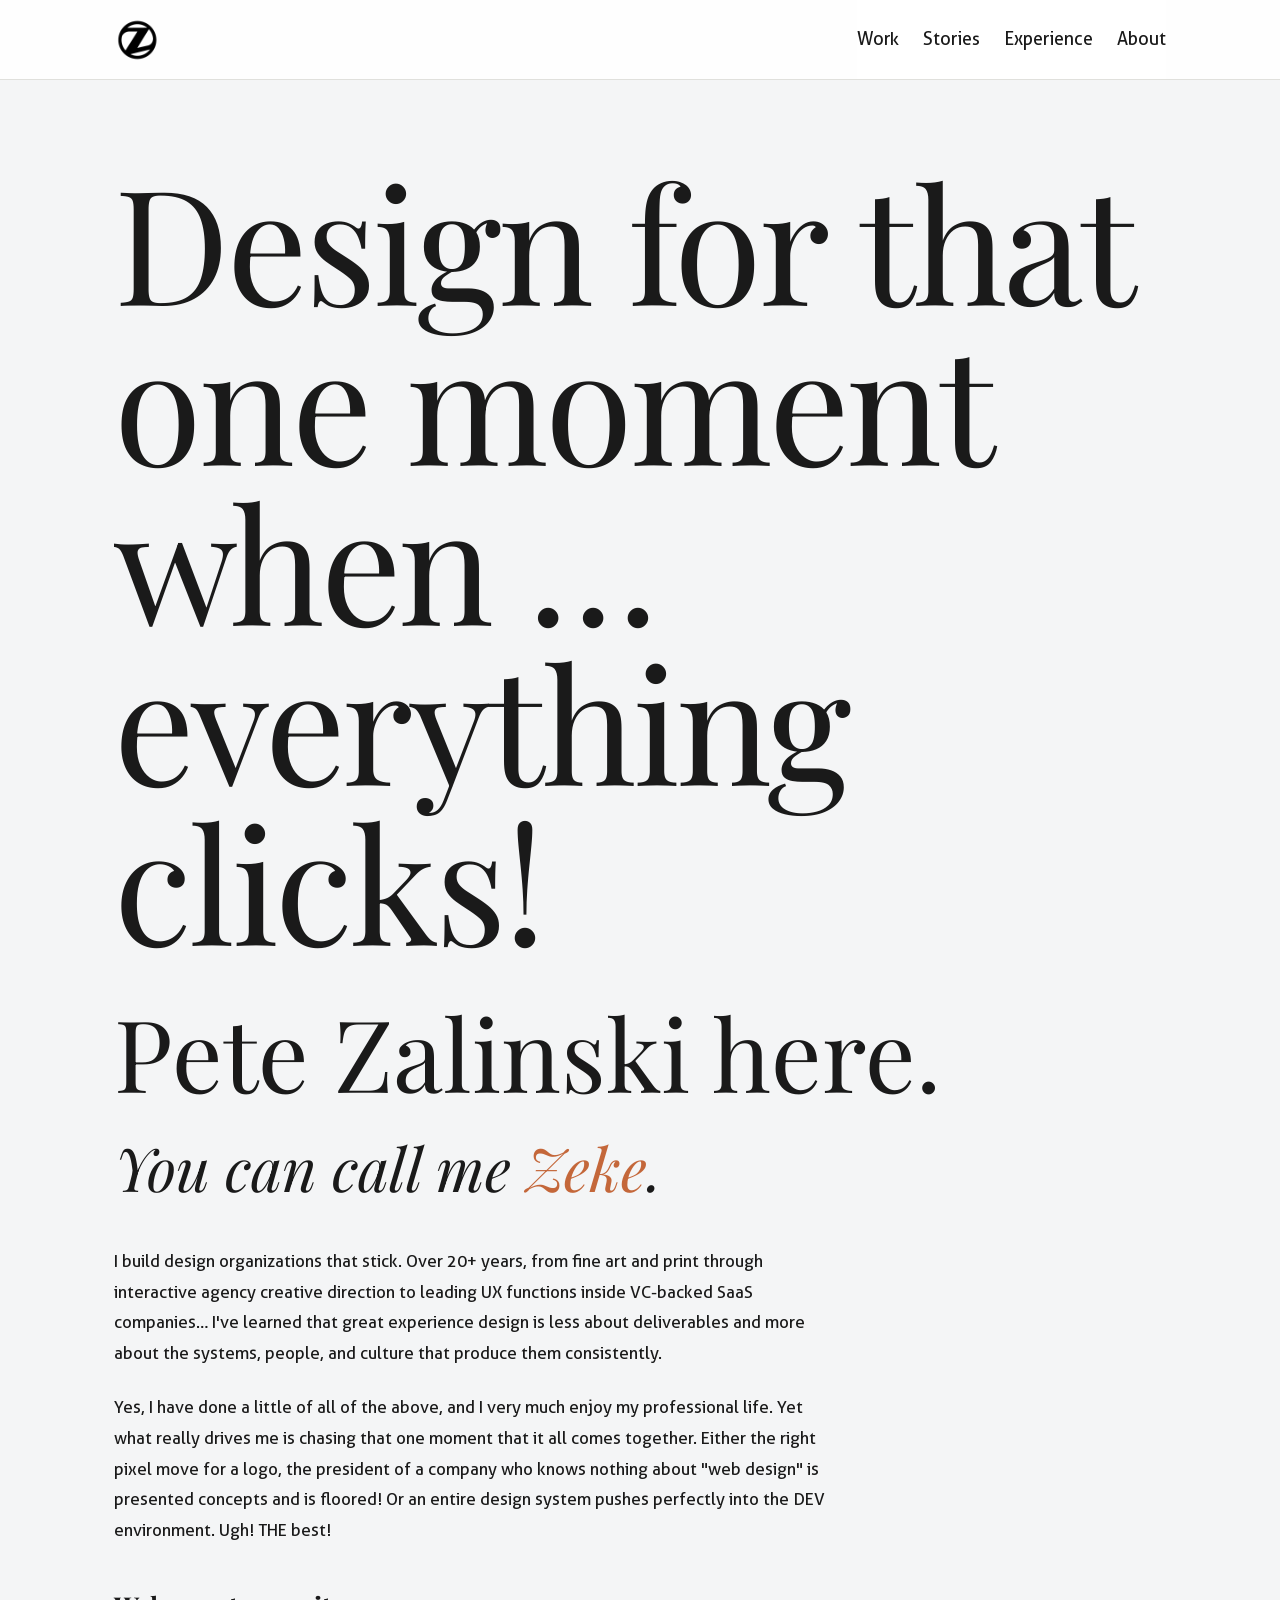
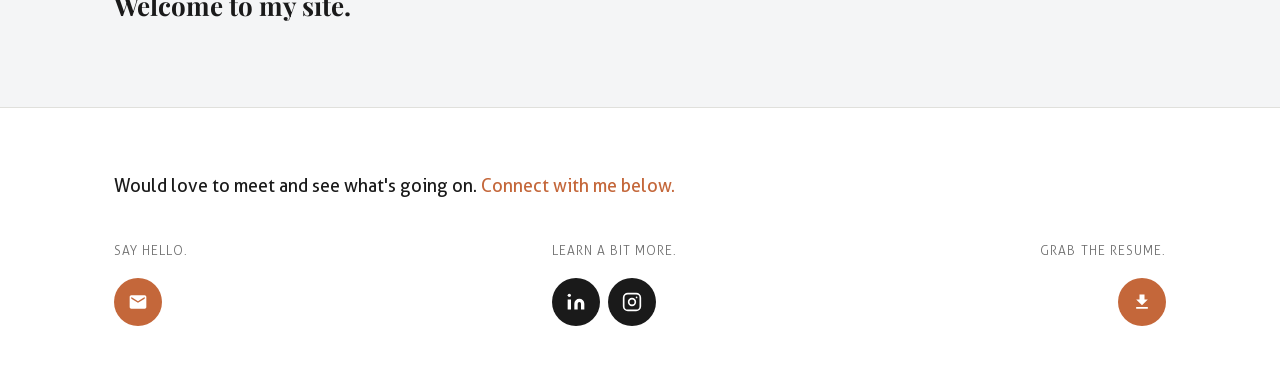
==== commit d10ecffd: "Homepage: responsive type scale for hero headline/greeting/tagline (mobile/tablet/desktop)" ====
--- a/index.html
+++ b/index.html
@@ -34,8 +34,8 @@
         <div class="story-body">
           <p>I build design organizations that stick. Over 20+ years, from fine art and print through interactive agency creative direction to leading UX functions inside VC-backed SaaS companies&nbsp;&hellip; I've learned that great experience design is less about deliverables and more about the systems, people, and culture that produce them consistently.</p>
           <p>Yes, I have done a little of all of the above, and I very much enjoy my professional life. Yet what really drives me is chasing that one moment that it all comes together. Either the right pixel move for a logo, the president of a company who knows nothing about "web design" is presented concepts and is floored! Or an entire design system pushes perfectly into the DEV environment. Ugh! THE best!</p>
-          <p><strong>Welcome to my site.</strong></p>
         </div>
+        <p class="hero-closer">Welcome to my site.</p>
       </div>
     </section>
   </main>
--- a/css/style.css
+++ b/css/style.css
@@ -174,7 +174,7 @@
 .hero-headline {
   font-family: var(--font-display);
   font-weight: 400;
-  font-size: 64px;
+  font-size: 56px;
   line-height: 1.0;
   letter-spacing: -0.02em;
   color: var(--color-text);
@@ -183,21 +183,29 @@
 .hero-greeting {
   font-family: var(--font-display);
   font-weight: 400;
-  font-size: 32px;
+  font-size: 34px;
   line-height: 1.2;
   color: var(--color-text);
-  margin-top: var(--space-3);
+  margin-top: var(--space-4);
 }
 
 .hero-tagline {
   font-family: var(--font-display);
   font-style: italic;
   font-weight: 400;
+  font-size: 20px;
+  line-height: 1.3;
+  color: var(--color-text);
+  margin-top: var(--space-2);
+  margin-bottom: var(--space-5);
+}
+
+.hero-closer {
+  font-family: var(--font-display);
+  font-weight: 700;
   font-size: 22px;
-  line-height: 1.3;
-  color: var(--color-text);
-  margin-top: var(--space-1);
-  margin-bottom: var(--space-4);
+  color: var(--color-text);
+  margin-top: var(--space-5);
 }
 
 h1, .h1 {
@@ -213,6 +221,18 @@
   h1, .h1 {
     font-size: 80px;
   }
+
+  .hero-headline {
+    font-size: 104px;
+  }
+
+  .hero-greeting {
+    font-size: 64px;
+  }
+
+  .hero-tagline {
+    font-size: 38px;
+  }
 }
 
 @media (min-width: 1024px) {
@@ -257,15 +277,7 @@
 
 /* Desktop type scale */
 @media (min-width: 1024px) {
-  .hero-headline {
-    font-size: 96px;
-  }
-
-  .hero-greeting {
-    font-size: 40px;
-  }
-
-  .hero-tagline {
+  .hero-closer {
     font-size: 26px;
   }
 
@@ -279,6 +291,18 @@
 
   p {
     font-size: 18px;
+  }
+
+  .hero-headline {
+    font-size: 160px;
+  }
+
+  .hero-greeting {
+    font-size: 100px;
+  }
+
+  .hero-tagline {
+    font-size: 60px;
   }
 }
 
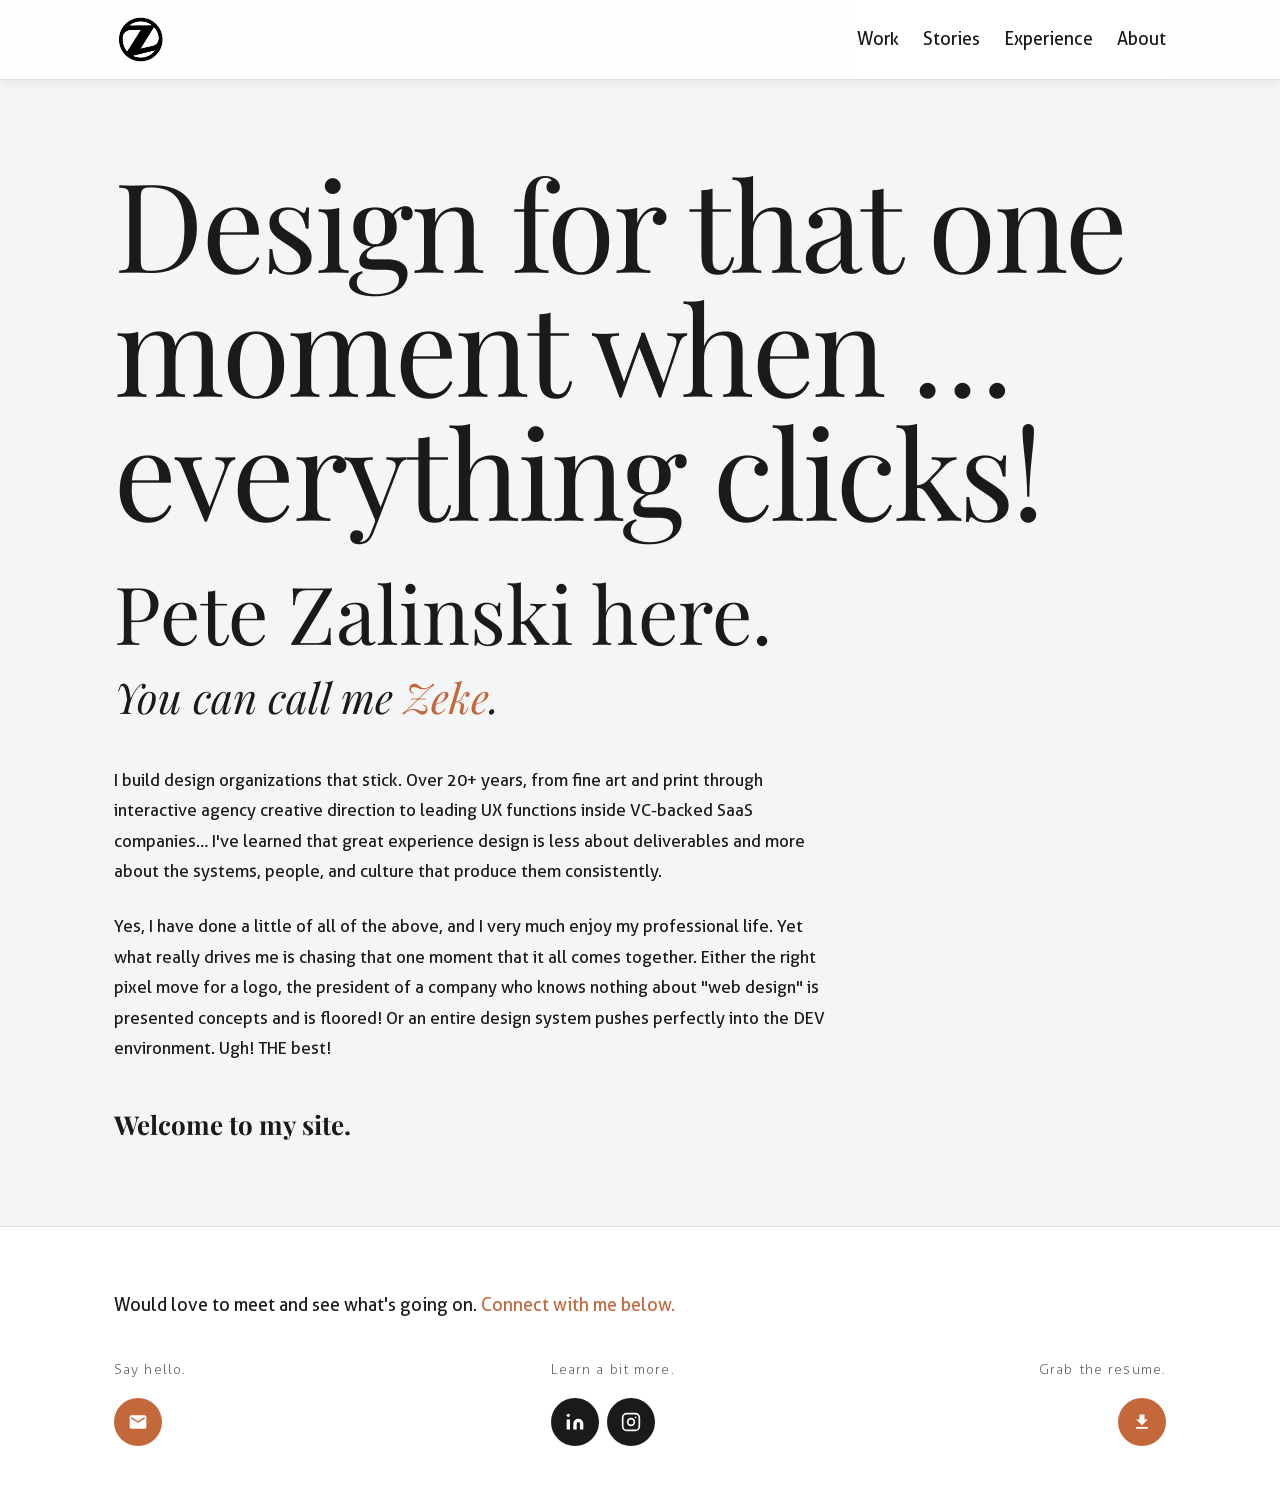
==== commit 79432071: "..." ====
--- a/index.html
+++ b/index.html
@@ -28,7 +28,7 @@
   <main>
     <section class="hero">
       <div class="container">
-        <h1 class="hero-headline">Design for that one moment when&nbsp;&hellip; everything clicks!</h1>
+        <h1 class="hero-headline"><span class="reveal-line"><span class="reveal-line-inner">Design for that one moment when&nbsp;&hellip; everything clicks!</span></span></h1>
         <h2 class="hero-greeting">Pete Zalinski here.</h2>
         <h3 class="hero-tagline">You can call me <span class="accent">Zeke</span>.</h3>
         <div class="story-body">
--- a/css/style.css
+++ b/css/style.css
@@ -180,6 +180,38 @@
   color: var(--color-text);
 }
 
+/* EXPERIMENTAL — hero headline reveal animation, 2026-07-08.
+   Borrowed the mechanics from adrianmuntean.com's homepage: the text
+   sits in a clipped mask and slides up into place on load, instead of
+   just appearing. To fully undo: delete this block, plus the two
+   <span class="reveal-line">/<span class="reveal-line-inner"> wraps
+   around the headline text in index.html. */
+.reveal-line {
+  display: block;
+  overflow: clip;
+  padding-block: 0.12em;
+  margin-block: -0.12em;
+}
+
+.reveal-line-inner {
+  display: block;
+  transform: translateY(118%);
+  animation: hero-line-in 700ms cubic-bezier(0.22, 0.61, 0.36, 1) 0s 1 normal forwards;
+}
+
+@keyframes hero-line-in {
+  100% {
+    transform: none;
+  }
+}
+
+@media (prefers-reduced-motion: reduce) {
+  .reveal-line-inner {
+    animation: none;
+    transform: none;
+  }
+}
+
 .hero-greeting {
   font-family: var(--font-display);
   font-weight: 400;
@@ -196,7 +228,7 @@
   font-size: 20px;
   line-height: 1.3;
   color: var(--color-text);
-  margin-top: var(--space-2);
+  margin-top: 10px;
   margin-bottom: var(--space-5);
 }
 
@@ -237,7 +269,7 @@
 
 @media (min-width: 1024px) {
   h1, .h1 {
-    font-size: 120px;
+    font-size: 56px;
   }
 }
 
@@ -281,10 +313,6 @@
     font-size: 26px;
   }
 
-  h1, .h1 {
-    font-size: 56px;
-  }
-
   h2, .h2 {
     font-size: 32px;
   }
@@ -294,15 +322,15 @@
   }
 
   .hero-headline {
-    font-size: 160px;
+    font-size: 124px;
   }
 
   .hero-greeting {
-    font-size: 100px;
+    font-size: 80px;
   }
 
   .hero-tagline {
-    font-size: 60px;
+    font-size: 42px;
   }
 }
 
@@ -343,6 +371,7 @@
   backdrop-filter: blur(10px);
   -webkit-backdrop-filter: blur(10px);
   border-bottom: 1px solid var(--color-border);
+  box-shadow: 0 2px 12px rgba(0, 0, 0, 0.07);
 }
 
 .site-nav {
@@ -363,7 +392,7 @@
 }
 
 .nav-logo img {
-  height: 48px;
+  height: 55px; /* 48px + 15% */
   width: auto;
 }
 
@@ -564,9 +593,8 @@
 .footer-label {
   font-family: var(--font-base);
   font-weight: 300;
-  font-size: 13px;
+  font-size: 14px;
   letter-spacing: 0.08em;
-  text-transform: uppercase;
   color: var(--color-text-light);
 }
 
@@ -1482,12 +1510,22 @@
 
 
 .accordion-item-title {
-  font-family: var(--font-base);
+  font-family: var(--font-display);
   font-weight: 700;
-  font-size: 20px;
-  color: var(--color-orange);
+  font-size: 22px;
+  color: var(--color-text);
   line-height: 1.3;
+  white-space: nowrap;
   transition: opacity 0.15s ease;
+}
+
+/* Below the tablet breakpoint the title has no fixed column width to
+   spill past, so a long one-liner (e.g. "Thoughts on Leadership.")
+   pushes the arrow button off screen. Let it wrap on phones only. */
+@media (max-width: 767px) {
+  .accordion-item-title {
+    white-space: normal;
+  }
 }
 
 .accordion-arrow {
@@ -1542,7 +1580,7 @@
   .accordion-item-title {
     width: 230px;
     flex-shrink: 0;
-    text-align: right;
+    text-align: left;
   }
 }
 
@@ -1552,6 +1590,29 @@
   }
   .accordion-item-title {
     width: 270px;
+    font-size: 26px;
+  }
+}
+
+/* Origin & Arc — first section, converted from static to collapsible.
+   Scoped overrides (not edits to the shared rules above) so only this
+   section gets tighter padding; Thoughts on Leadership / Evolving on AI / Life
+   keep their original spacing. */
+.about-section-first {
+  border-bottom: none;
+}
+
+.about-section-first .accordion-trigger {
+  padding: 22px 0;
+}
+
+.about-section-first .accordion-body-inner {
+  padding-bottom: 30px;
+}
+
+@media (min-width: 768px) {
+  .about-section-first .accordion-trigger {
+    padding: 30px 0;
   }
 }
 
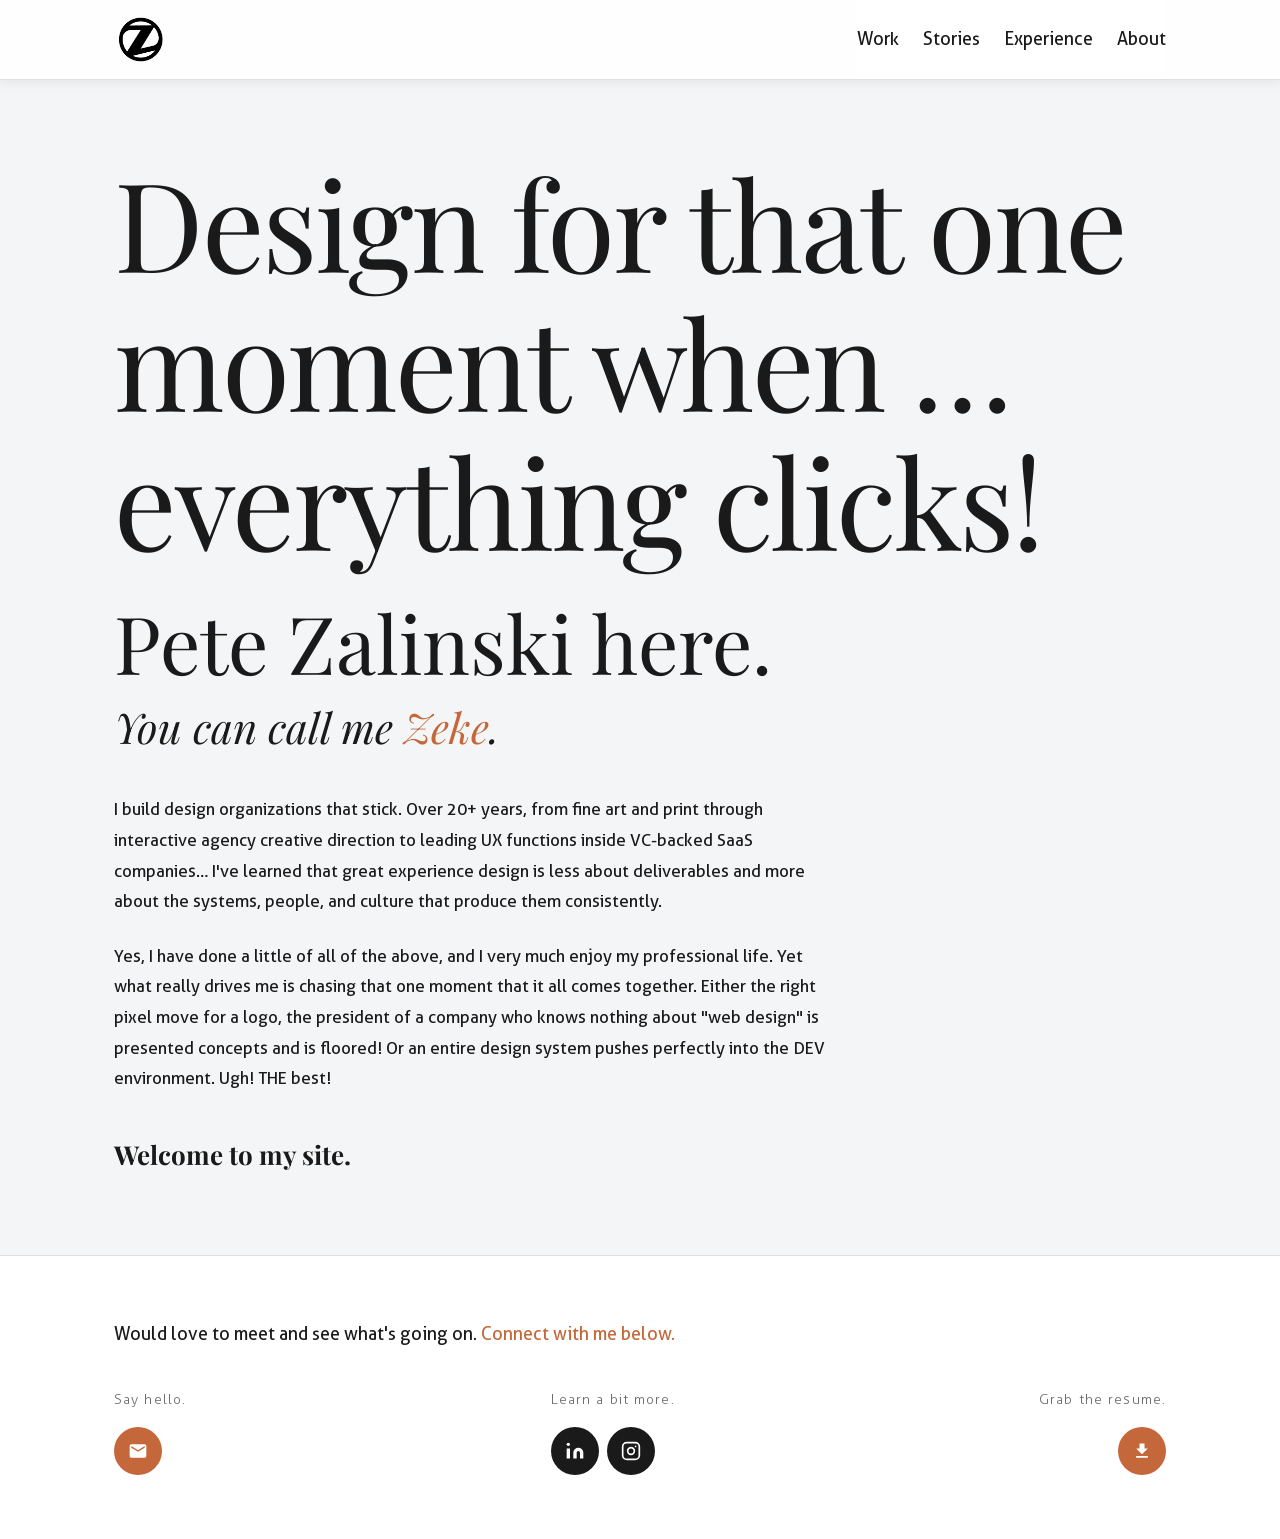
==== commit c0c8b2ab: "Experimental: per-line reveal animation on hero headline" ====
--- a/index.html
+++ b/index.html
@@ -28,7 +28,7 @@
   <main>
     <section class="hero">
       <div class="container">
-        <h1 class="hero-headline"><span class="reveal-line"><span class="reveal-line-inner">Design for that one moment when&nbsp;&hellip; everything clicks!</span></span></h1>
+        <h1 class="hero-headline">Design for that one moment when&nbsp;&hellip; everything clicks!</h1>
         <h2 class="hero-greeting">Pete Zalinski here.</h2>
         <h3 class="hero-tagline">You can call me <span class="accent">Zeke</span>.</h3>
         <div class="story-body">
--- a/css/style.css
+++ b/css/style.css
@@ -181,11 +181,15 @@
 }
 
 /* EXPERIMENTAL — hero headline reveal animation, 2026-07-08.
-   Borrowed the mechanics from adrianmuntean.com's homepage: the text
-   sits in a clipped mask and slides up into place on load, instead of
-   just appearing. To fully undo: delete this block, plus the two
-   <span class="reveal-line">/<span class="reveal-line-inner"> wraps
-   around the headline text in index.html. */
+   Borrowed the mechanics from adrianmuntean.com's homepage: each
+   actual rendered line of the headline sits in a clipped mask and
+   slides up into place on load, staggered slightly per line, instead
+   of just appearing. The .reveal-line / .reveal-line-inner wrapper
+   spans are generated at runtime by main.js (see the hero headline
+   section there) since the headline text wraps differently at every
+   breakpoint — there's no fixed set of lines to hand-author in the
+   HTML. To fully undo: delete this CSS block and the matching
+   "Homepage: hero headline line-reveal" block in main.js. */
 .reveal-line {
   display: block;
   overflow: clip;
